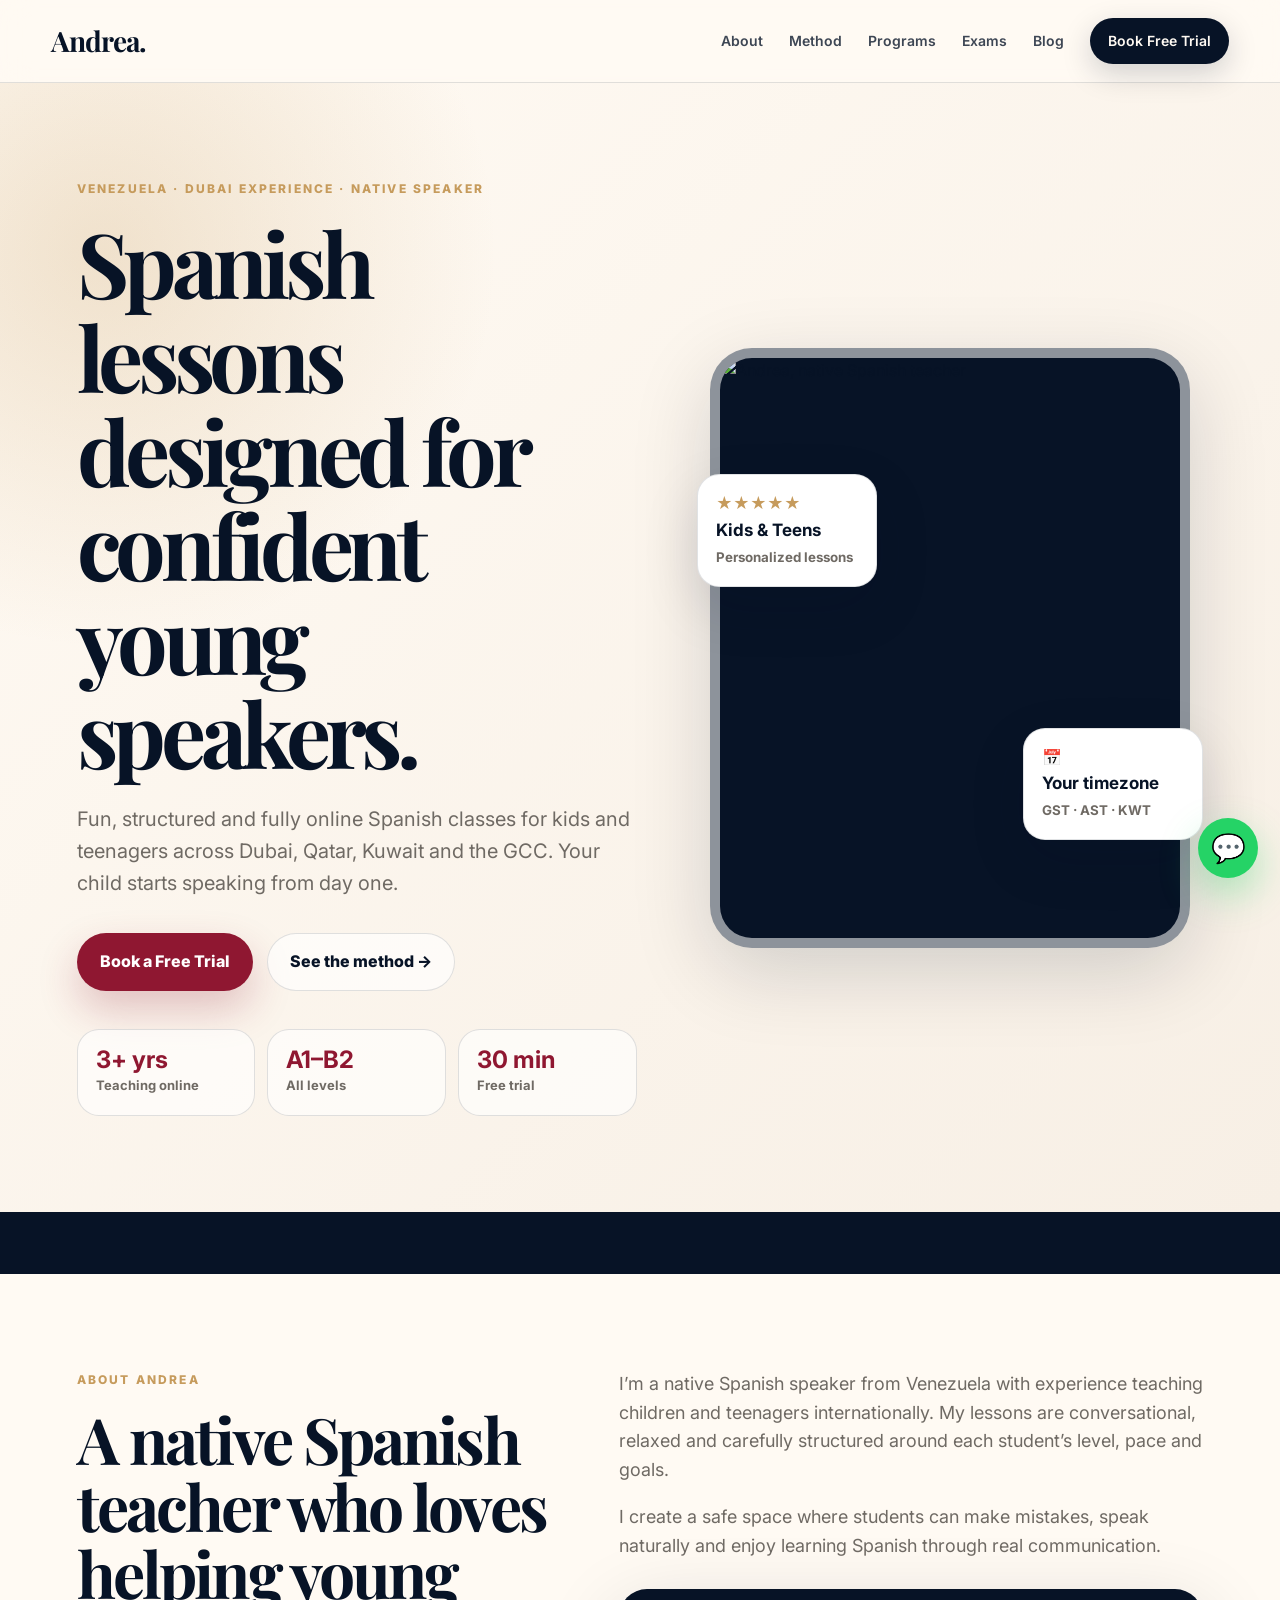
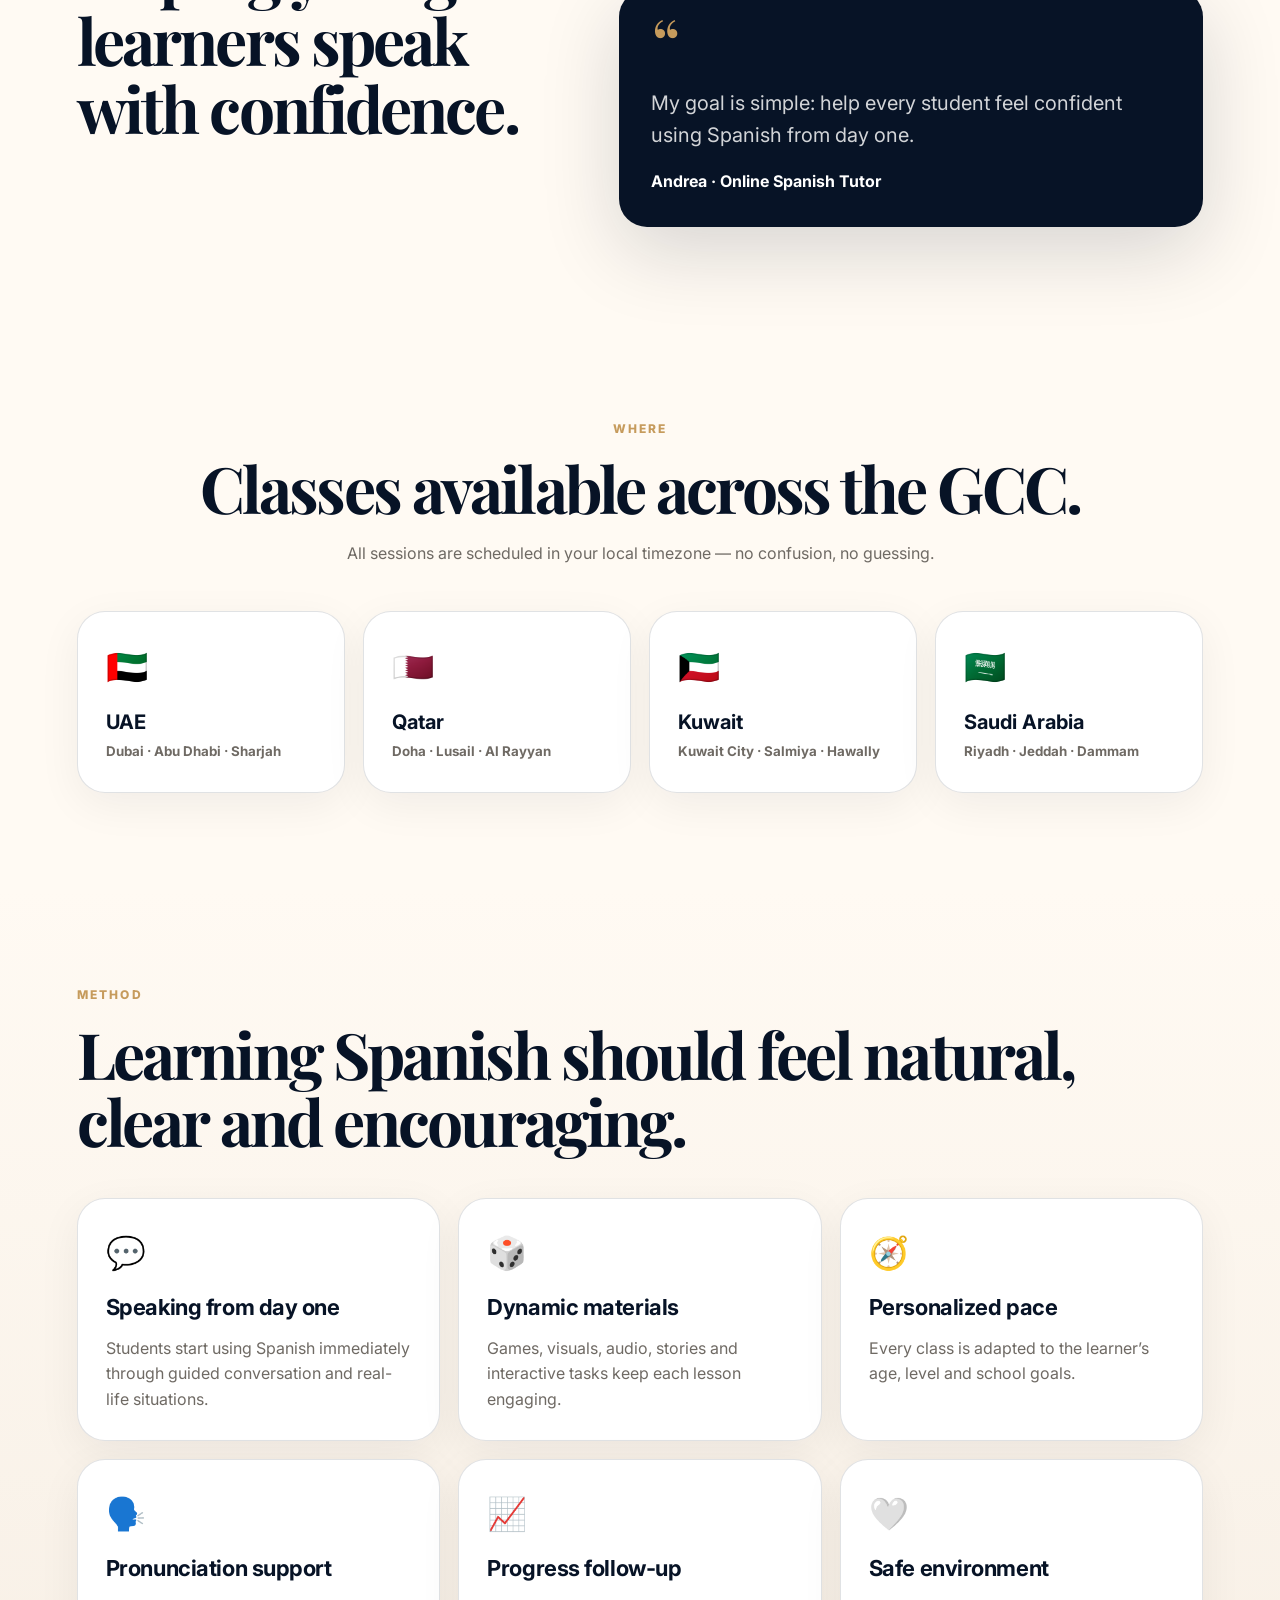
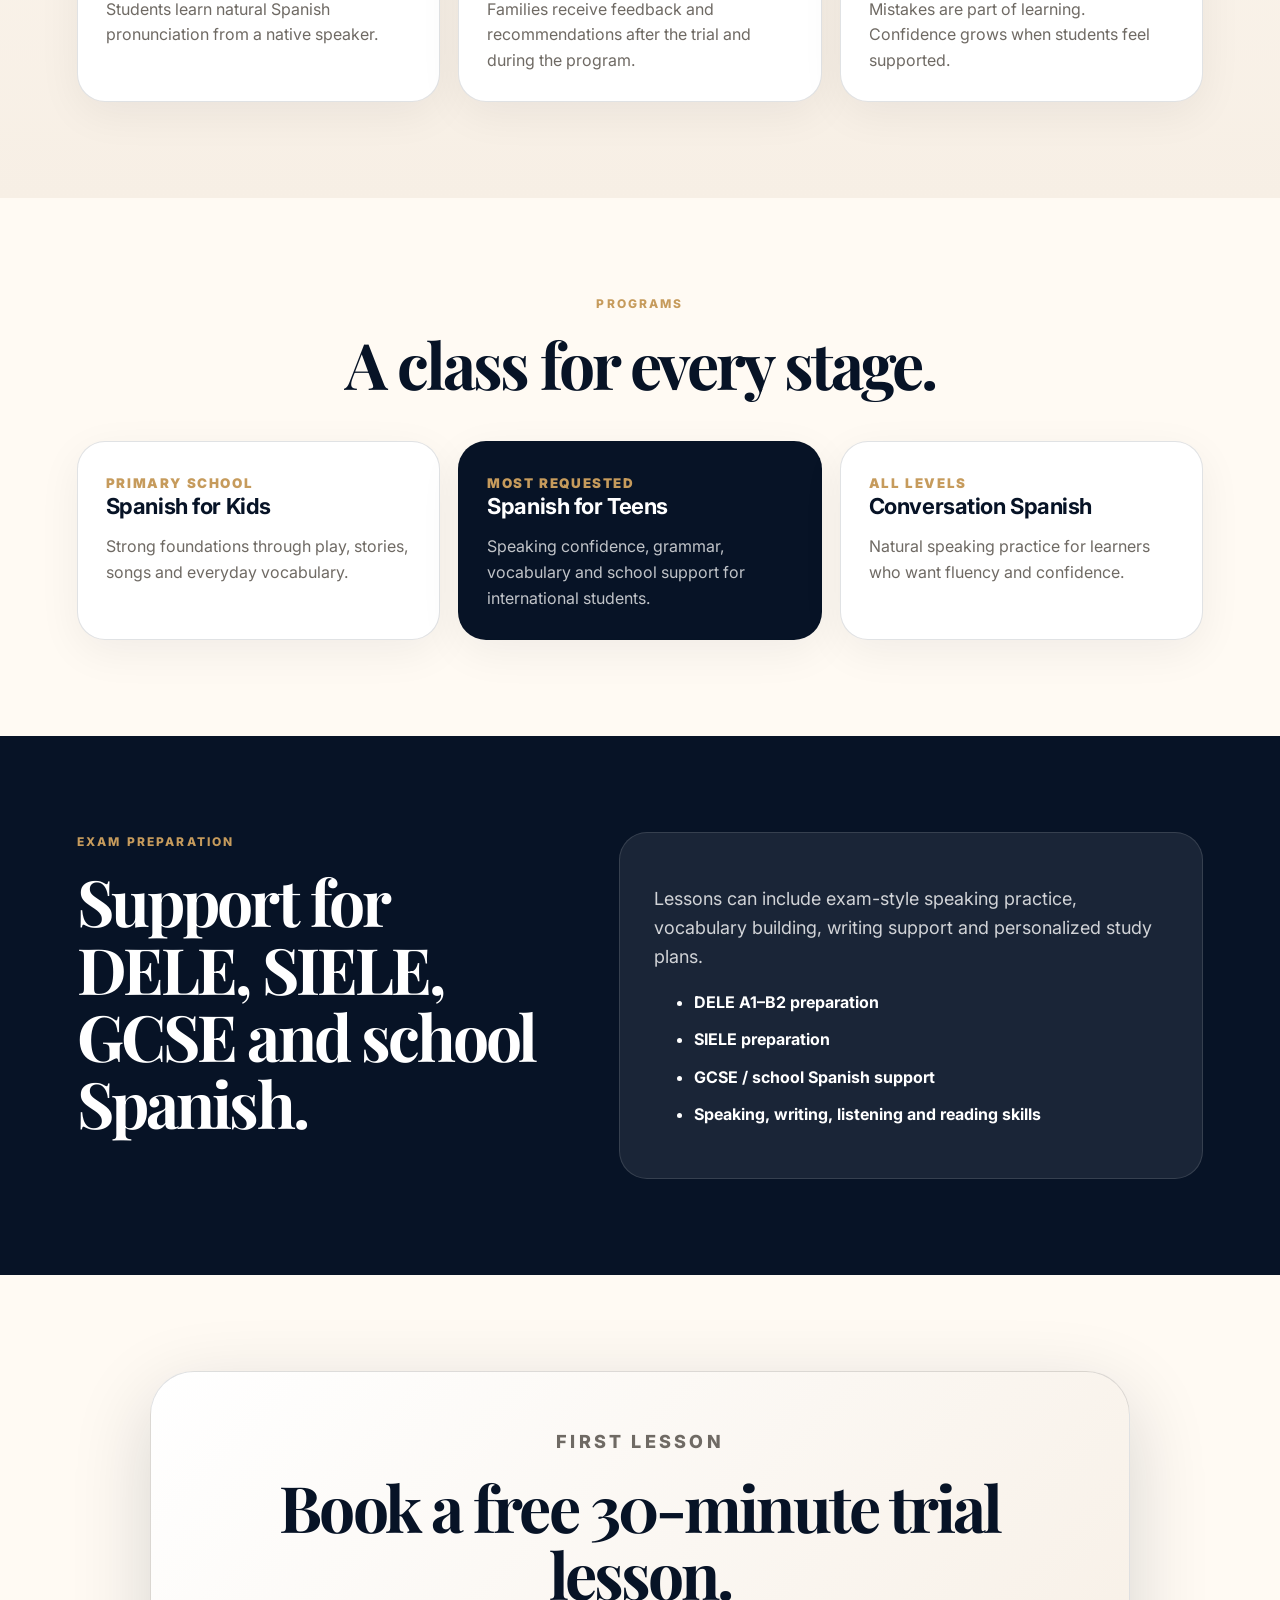
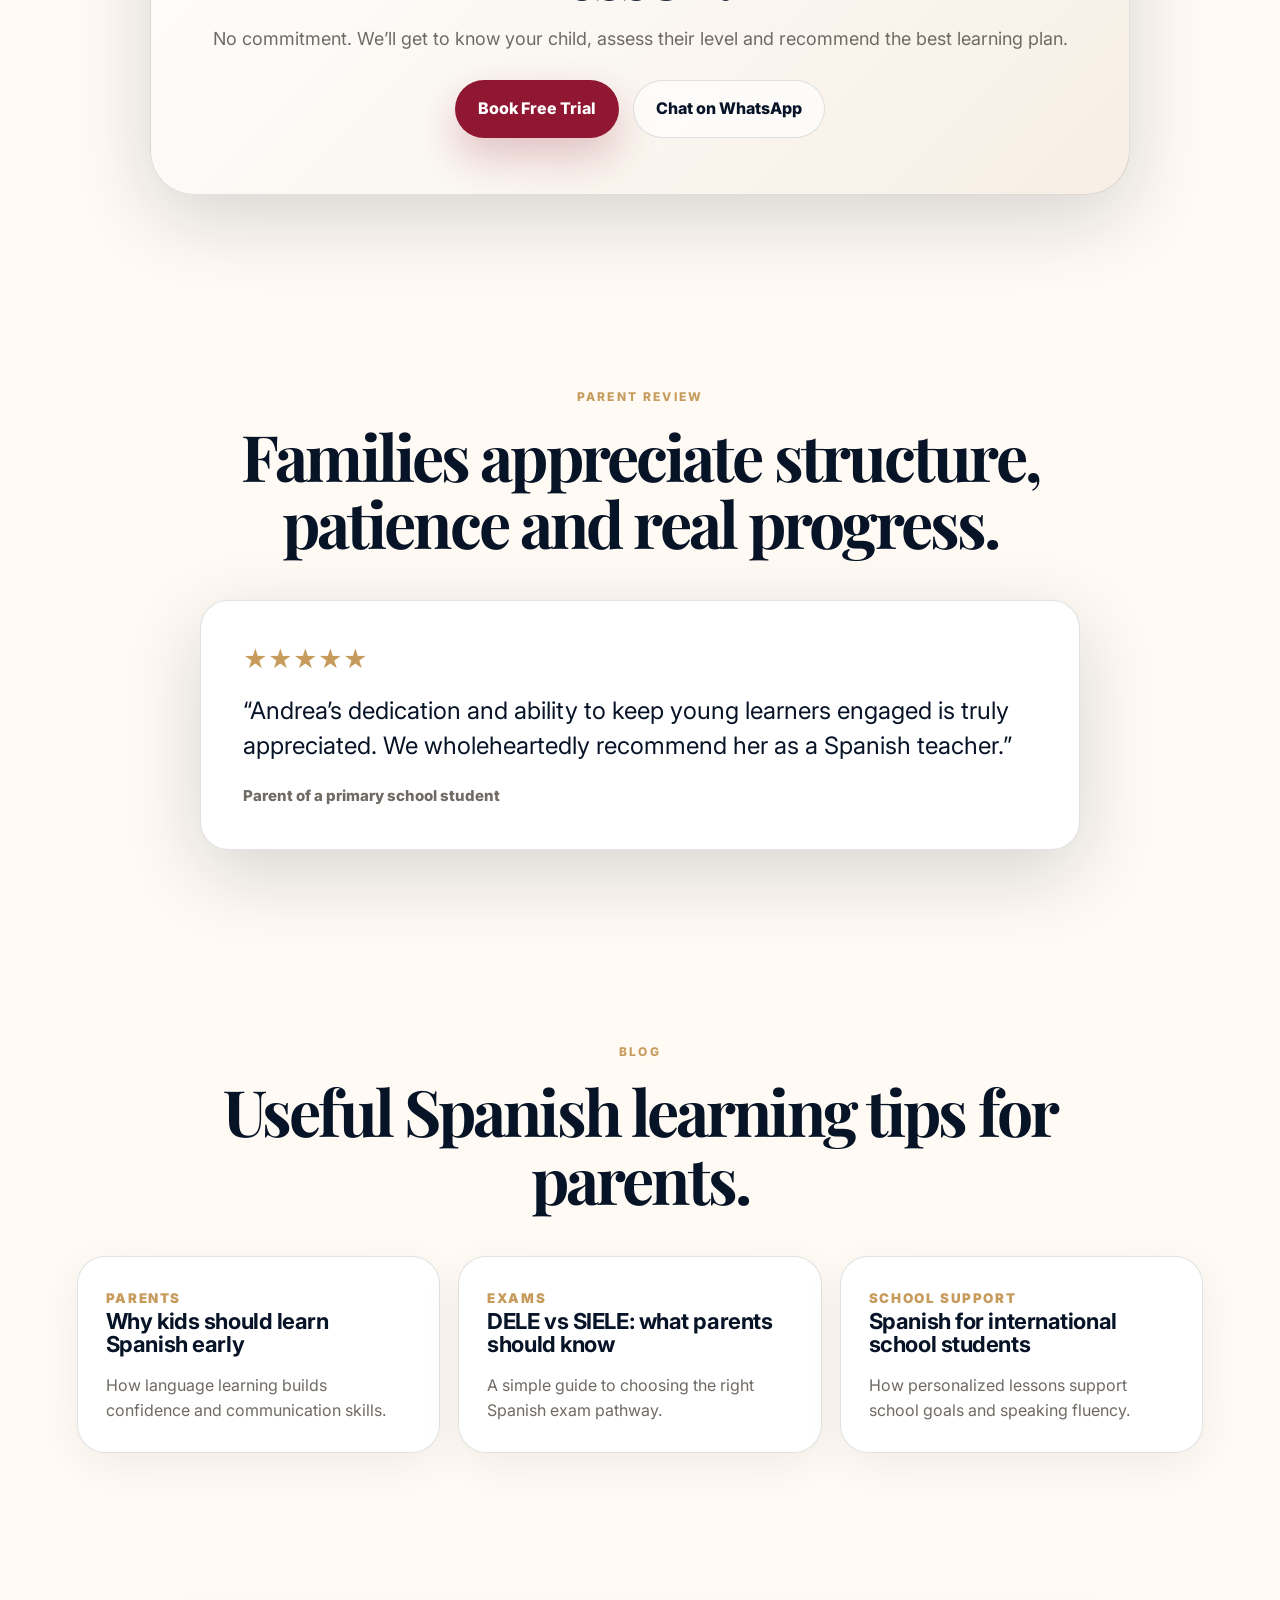
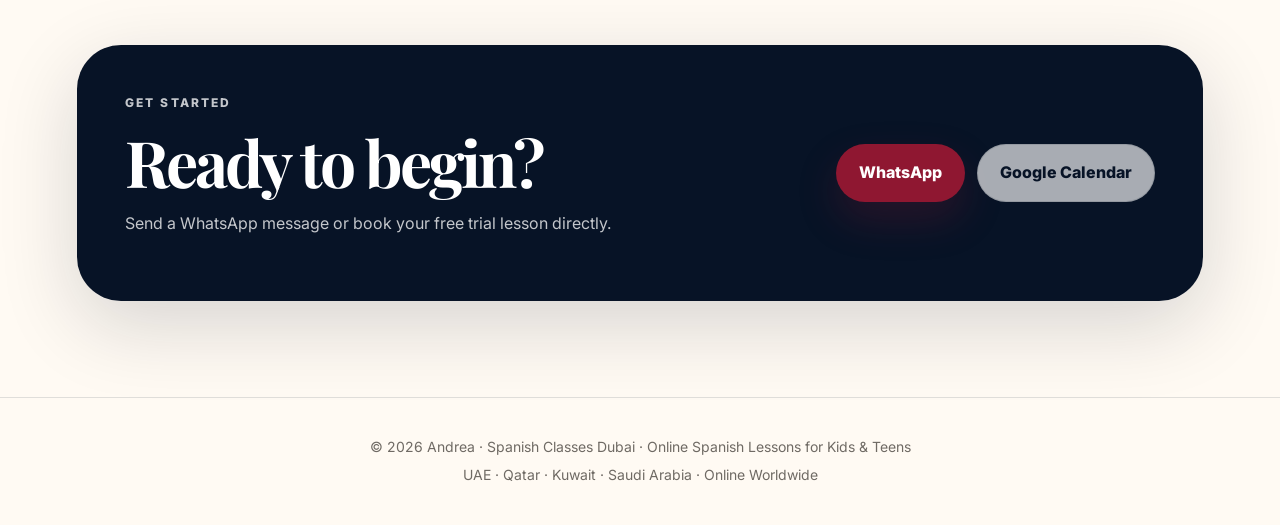
==== index.html @ 67110595 "Add files via upload" ====
<!DOCTYPE html>
<html lang="en">
<head>
  <meta charset="UTF-8" />
  <meta name="viewport" content="width=device-width, initial-scale=1.0" />
  <title>Spanish Classes Dubai | Online Spanish Lessons for Kids & Teens</title>
  <meta name="description" content="Personalized online Spanish lessons for kids and teens with Andrea, a native Spanish teacher. Free trial lesson, DELE and SIELE preparation, and flexible scheduling for families in the GCC." />
  <meta name="theme-color" content="#071326" />
  <link rel="preconnect" href="https://fonts.googleapis.com">
  <link rel="preconnect" href="https://fonts.gstatic.com" crossorigin>
  <link href="https://fonts.googleapis.com/css2?family=Inter:wght@400;500;600;700;800&family=Playfair+Display:wght@600;700&display=swap" rel="stylesheet">
  <link rel="stylesheet" href="styles.css" />
</head>
<body>
  <header class="site-header">
    <a class="logo" href="#top" aria-label="Spanish Classes Dubai home">
      <span>Andrea.</span>
    </a>
    <nav class="nav" aria-label="Main navigation">
      <a href="#about">About</a>
      <a href="#method">Method</a>
      <a href="#programs">Programs</a>
      <a href="#exams">Exams</a>
      <a href="#blog">Blog</a>
      <a class="nav-cta" href="https://wa.me/971581565619" target="_blank" rel="noopener">Book Free Trial</a>
    </nav>
    <button class="menu-btn" aria-label="Open menu">☰</button>
  </header>

  <main id="top">
    <section class="hero section-pad">
      <div class="hero-copy reveal">
        <p class="eyebrow">Venezuela · Dubai Experience · Native Speaker</p>
        <h1>Spanish lessons designed for confident young speakers.</h1>
        <p class="hero-text">Fun, structured and fully online Spanish classes for kids and teenagers across Dubai, Qatar, Kuwait and the GCC. Your child starts speaking from day one.</p>
        <div class="hero-actions">
          <a class="btn primary" href="https://calendar.app.google/3cwLbx3p3MCGocRLA" target="_blank" rel="noopener">Book a Free Trial</a>
          <a class="btn secondary" href="#method">See the method →</a>
        </div>
        <div class="stats" aria-label="Teaching highlights">
          <div><strong>3+ yrs</strong><span>Teaching online</span></div>
          <div><strong>A1–B2</strong><span>All levels</span></div>
          <div><strong>30 min</strong><span>Free trial</span></div>
        </div>
      </div>

      <div class="hero-card reveal delay-1">
        <div class="portrait-wrap">
          <img src="assets/andrea.png" alt="Andrea, native Spanish teacher" />
        </div>
        <div class="floating-card card-one">
          <span>★★★★★</span>
          <strong>Kids & Teens</strong>
          <small>Personalized lessons</small>
        </div>
        <div class="floating-card card-two">
          <span>📅</span>
          <strong>Your timezone</strong>
          <small>GST · AST · KWT</small>
        </div>
      </div>
    </section>

    <section class="ticker" aria-label="Features">
      <div>
        <span>Online Classes</span><span>Native Spanish Teacher</span><span>Kids & Teens Specialist</span><span>Free Trial Lesson</span><span>DELE & SIELE Prep</span><span>Google Meet · Zoom · Teams</span>
      </div>
    </section>

    <section id="about" class="about section-pad grid-two">
      <div class="section-title reveal">
        <p class="eyebrow">About Andrea</p>
        <h2>A native Spanish teacher who loves helping young learners speak with confidence.</h2>
      </div>
      <div class="about-text reveal delay-1">
        <p>I’m a native Spanish speaker from Venezuela with experience teaching children and teenagers internationally. My lessons are conversational, relaxed and carefully structured around each student’s level, pace and goals.</p>
        <p>I create a safe space where students can make mistakes, speak naturally and enjoy learning Spanish through real communication.</p>
        <div class="signature-card">
          <span>“</span>
          <p>My goal is simple: help every student feel confident using Spanish from day one.</p>
          <strong>Andrea · Online Spanish Tutor</strong>
        </div>
      </div>
    </section>

    <section class="regions section-pad">
      <div class="section-title centered reveal">
        <p class="eyebrow">Where</p>
        <h2>Classes available across the GCC.</h2>
        <p>All sessions are scheduled in your local timezone — no confusion, no guessing.</p>
      </div>
      <div class="region-grid reveal delay-1">
        <article><span>🇦🇪</span><strong>UAE</strong><small>Dubai · Abu Dhabi · Sharjah</small></article>
        <article><span>🇶🇦</span><strong>Qatar</strong><small>Doha · Lusail · Al Rayyan</small></article>
        <article><span>🇰🇼</span><strong>Kuwait</strong><small>Kuwait City · Salmiya · Hawally</small></article>
        <article><span>🇸🇦</span><strong>Saudi Arabia</strong><small>Riyadh · Jeddah · Dammam</small></article>
      </div>
    </section>

    <section id="method" class="method section-pad">
      <div class="section-title reveal">
        <p class="eyebrow">Method</p>
        <h2>Learning Spanish should feel natural, clear and encouraging.</h2>
      </div>
      <div class="method-grid">
        <article class="reveal"><span>💬</span><h3>Speaking from day one</h3><p>Students start using Spanish immediately through guided conversation and real-life situations.</p></article>
        <article class="reveal delay-1"><span>🎲</span><h3>Dynamic materials</h3><p>Games, visuals, audio, stories and interactive tasks keep each lesson engaging.</p></article>
        <article class="reveal delay-2"><span>🧭</span><h3>Personalized pace</h3><p>Every class is adapted to the learner’s age, level and school goals.</p></article>
        <article class="reveal"><span>🗣️</span><h3>Pronunciation support</h3><p>Students learn natural Spanish pronunciation from a native speaker.</p></article>
        <article class="reveal delay-1"><span>📈</span><h3>Progress follow-up</h3><p>Families receive feedback and recommendations after the trial and during the program.</p></article>
        <article class="reveal delay-2"><span>🤍</span><h3>Safe environment</h3><p>Mistakes are part of learning. Confidence grows when students feel supported.</p></article>
      </div>
    </section>

    <section id="programs" class="programs section-pad">
      <div class="section-title centered reveal">
        <p class="eyebrow">Programs</p>
        <h2>A class for every stage.</h2>
      </div>
      <div class="program-grid">
        <article class="program-card reveal"><small>Primary School</small><h3>Spanish for Kids</h3><p>Strong foundations through play, stories, songs and everyday vocabulary.</p></article>
        <article class="program-card reveal delay-1 featured"><small>Most requested</small><h3>Spanish for Teens</h3><p>Speaking confidence, grammar, vocabulary and school support for international students.</p></article>
        <article class="program-card reveal delay-2"><small>All levels</small><h3>Conversation Spanish</h3><p>Natural speaking practice for learners who want fluency and confidence.</p></article>
      </div>
    </section>

    <section id="exams" class="exams section-pad grid-two">
      <div class="section-title reveal">
        <p class="eyebrow">Exam preparation</p>
        <h2>Support for DELE, SIELE, GCSE and school Spanish.</h2>
      </div>
      <div class="exam-box reveal delay-1">
        <p>Lessons can include exam-style speaking practice, vocabulary building, writing support and personalized study plans.</p>
        <ul>
          <li>DELE A1–B2 preparation</li>
          <li>SIELE preparation</li>
          <li>GCSE / school Spanish support</li>
          <li>Speaking, writing, listening and reading skills</li>
        </ul>
      </div>
    </section>

    <section class="trial section-pad">
      <div class="trial-card reveal">
        <p class="eyebrow">First lesson</p>
        <h2>Book a free 30-minute trial lesson.</h2>
        <p>No commitment. We’ll get to know your child, assess their level and recommend the best learning plan.</p>
        <div class="hero-actions centered-actions">
          <a class="btn primary" href="https://calendar.app.google/3cwLbx3p3MCGocRLA" target="_blank" rel="noopener">Book Free Trial</a>
          <a class="btn secondary" href="https://wa.me/971581565619" target="_blank" rel="noopener">Chat on WhatsApp</a>
        </div>
      </div>
    </section>

    <section class="reviews section-pad">
      <div class="section-title centered reveal">
        <p class="eyebrow">Parent review</p>
        <h2>Families appreciate structure, patience and real progress.</h2>
      </div>
      <blockquote class="review-card reveal delay-1">
        <span>★★★★★</span>
        “Andrea’s dedication and ability to keep young learners engaged is truly appreciated. We wholeheartedly recommend her as a Spanish teacher.”
        <cite>Parent of a primary school student</cite>
      </blockquote>
    </section>

    <section id="blog" class="blog section-pad">
      <div class="section-title centered reveal">
        <p class="eyebrow">Blog</p>
        <h2>Useful Spanish learning tips for parents.</h2>
      </div>
      <div class="blog-grid">
        <a class="blog-card reveal" href="blog/why-kids-learn-spanish.html"><small>Parents</small><h3>Why kids should learn Spanish early</h3><p>How language learning builds confidence and communication skills.</p></a>
        <a class="blog-card reveal delay-1" href="blog/dele-vs-siele.html"><small>Exams</small><h3>DELE vs SIELE: what parents should know</h3><p>A simple guide to choosing the right Spanish exam pathway.</p></a>
        <a class="blog-card reveal delay-2" href="blog/spanish-for-international-students.html"><small>School support</small><h3>Spanish for international school students</h3><p>How personalized lessons support school goals and speaking fluency.</p></a>
      </div>
    </section>

    <section id="contact" class="contact section-pad">
      <div class="contact-card reveal">
        <div>
          <p class="eyebrow">Get started</p>
          <h2>Ready to begin?</h2>
          <p>Send a WhatsApp message or book your free trial lesson directly.</p>
        </div>
        <div class="contact-actions">
          <a class="btn primary" href="https://wa.me/971581565619" target="_blank" rel="noopener">WhatsApp</a>
          <a class="btn secondary" href="https://calendar.app.google/3cwLbx3p3MCGocRLA" target="_blank" rel="noopener">Google Calendar</a>
        </div>
      </div>
    </section>
  </main>

  <a class="whatsapp-float" href="https://wa.me/971581565619" target="_blank" rel="noopener" aria-label="Chat on WhatsApp">💬</a>

  <footer class="footer">
    <p>© 2026 Andrea · Spanish Classes Dubai · Online Spanish Lessons for Kids & Teens</p>
    <p>UAE · Qatar · Kuwait · Saudi Arabia · Online Worldwide</p>
  </footer>

  <script src="script.js"></script>
</body>
</html>
---- styles.css ----
:root{
  --navy:#071326;
  --navy-soft:#0d1c34;
  --cream:#f7efe5;
  --cream-2:#fffaf3;
  --wine:#8f1731;
  --gold:#c69b5c;
  --muted:#6f6a64;
  --line:rgba(7,19,38,.12);
  --white:#ffffff;
  --shadow:0 24px 80px rgba(7,19,38,.16);
  --radius:28px;
}
*{box-sizing:border-box}
html{scroll-behavior:smooth}
body{margin:0;font-family:Inter,system-ui,-apple-system,Segoe UI,sans-serif;background:var(--cream-2);color:var(--navy);line-height:1.6;overflow-x:hidden}
a{color:inherit;text-decoration:none}
img{max-width:100%;display:block}
.site-header{position:sticky;top:0;z-index:20;display:flex;align-items:center;justify-content:space-between;padding:18px clamp(18px,4vw,56px);background:rgba(255,250,243,.86);backdrop-filter:blur(16px);border-bottom:1px solid var(--line)}
.logo span{font-family:'Playfair Display',serif;font-size:28px;font-weight:700;letter-spacing:-.04em}
.nav{display:flex;align-items:center;gap:26px;font-weight:600;font-size:14px;color:rgba(7,19,38,.78)}
.nav a:hover{color:var(--wine)}
.nav-cta{background:var(--navy);color:var(--cream-2)!important;padding:12px 18px;border-radius:999px;box-shadow:0 10px 30px rgba(7,19,38,.18)}
.menu-btn{display:none;border:0;background:transparent;font-size:28px;color:var(--navy)}
.section-pad{padding:96px clamp(18px,6vw,88px)}
.hero{min-height:86vh;display:grid;grid-template-columns:1.05fr .95fr;gap:60px;align-items:center;background:radial-gradient(circle at 8% 15%,rgba(198,155,92,.25),transparent 26%),linear-gradient(135deg,var(--cream-2),var(--cream));position:relative}
.eyebrow{text-transform:uppercase;letter-spacing:.18em;font-weight:800;font-size:12px;color:var(--gold);margin:0 0 16px}
h1,h2,h3{line-height:1.05;margin:0;color:var(--navy)}
h1{font-family:'Playfair Display',serif;font-size:clamp(48px,7vw,92px);letter-spacing:-.06em;max-width:820px}
h2{font-family:'Playfair Display',serif;font-size:clamp(36px,5vw,64px);letter-spacing:-.045em}
h3{font-size:22px;letter-spacing:-.02em}
.hero-text{font-size:20px;max-width:680px;color:var(--muted);margin:24px 0 34px}
.hero-actions{display:flex;gap:14px;flex-wrap:wrap;align-items:center}
.btn{display:inline-flex;align-items:center;justify-content:center;padding:15px 22px;border-radius:999px;font-weight:800;border:1px solid transparent;transition:transform .2s ease,box-shadow .2s ease,background .2s ease}
.btn:hover{transform:translateY(-2px)}
.btn.primary{background:var(--wine);color:#fff;box-shadow:0 18px 40px rgba(143,23,49,.24)}
.btn.secondary{background:rgba(255,255,255,.65);border-color:var(--line);color:var(--navy)}
.stats{display:grid;grid-template-columns:repeat(3,minmax(0,1fr));gap:12px;margin-top:38px;max-width:650px}
.stats div{background:rgba(255,255,255,.62);border:1px solid var(--line);border-radius:22px;padding:18px}
.stats strong{display:block;font-size:24px;line-height:1;color:var(--wine)}
.stats span{font-size:13px;color:var(--muted);font-weight:700}
.hero-card{position:relative;min-height:620px;display:grid;place-items:center}
.portrait-wrap{width:min(480px,84vw);aspect-ratio:4/5;border-radius:42px;overflow:hidden;box-shadow:var(--shadow);background:var(--navy);border:10px solid rgba(255,255,255,.54)}
.portrait-wrap img{width:100%;height:100%;object-fit:cover;object-position:center top}
.floating-card{position:absolute;background:#fff;border:1px solid var(--line);border-radius:22px;padding:16px 18px;box-shadow:0 20px 55px rgba(7,19,38,.13);min-width:180px}
.floating-card span{display:block;color:var(--gold);font-weight:900}
.floating-card strong{display:block;font-size:17px}
.floating-card small{color:var(--muted);font-weight:700}
.card-one{left:0;top:22%}.card-two{right:0;bottom:19%}
.ticker{overflow:hidden;background:var(--navy);color:var(--cream);padding:18px 0;white-space:nowrap}
.ticker div{display:inline-flex;gap:34px;animation:marquee 26s linear infinite;padding-left:100%}
.ticker span{font-weight:800;color:var(--cream)}
@keyframes marquee{to{transform:translateX(-100%)}}
.grid-two{display:grid;grid-template-columns:.9fr 1.1fr;gap:64px;align-items:start}
.section-title p:last-child{max-width:700px;margin:20px auto 0;color:var(--muted)}
.centered{text-align:center;max-width:900px;margin:0 auto 44px}
.about-text p{font-size:18px;color:var(--muted);margin-top:0}
.signature-card{margin-top:28px;background:var(--navy);color:#fff;border-radius:var(--radius);padding:32px;box-shadow:var(--shadow)}
.signature-card span{font-family:'Playfair Display',serif;font-size:72px;line-height:.6;color:var(--gold)}
.signature-card p{color:rgba(255,255,255,.82);font-size:20px;margin:8px 0 18px}
.region-grid,.method-grid,.program-grid,.blog-grid{display:grid;gap:18px}
.region-grid{grid-template-columns:repeat(4,1fr)}
.region-grid article,.method-grid article,.program-card,.blog-card{background:#fff;border:1px solid var(--line);border-radius:var(--radius);padding:28px;box-shadow:0 12px 44px rgba(7,19,38,.06)}
.region-grid span{font-size:34px}.region-grid strong{display:block;font-size:20px;margin-top:12px}.region-grid small{color:var(--muted);font-weight:700}
.method{background:linear-gradient(180deg,var(--cream-2),var(--cream))}
.method-grid{grid-template-columns:repeat(3,1fr);margin-top:44px}
.method-grid span{font-size:32px;display:inline-block;margin-bottom:18px}.method-grid p,.program-card p,.blog-card p{color:var(--muted);margin-bottom:0}
.program-grid{grid-template-columns:repeat(3,1fr)}
.program-card small,.blog-card small{color:var(--gold);font-weight:900;text-transform:uppercase;letter-spacing:.12em}
.program-card.featured{background:var(--navy);color:#fff;transform:translateY(-14px)}
.program-card.featured h3{color:#fff}.program-card.featured p{color:rgba(255,255,255,.75)}
.exams{background:var(--navy);color:#fff}.exams h2{color:#fff}.exams .eyebrow{color:var(--gold)}
.exam-box{background:rgba(255,255,255,.08);border:1px solid rgba(255,255,255,.12);border-radius:var(--radius);padding:34px}.exam-box p{color:rgba(255,255,255,.8);font-size:18px}.exam-box li{margin:12px 0;font-weight:700;color:#fff}
.trial-card{max-width:980px;margin:0 auto;text-align:center;background:linear-gradient(135deg,#fff,var(--cream));border:1px solid var(--line);border-radius:44px;padding:56px;box-shadow:var(--shadow)}
.trial-card p{color:var(--muted);font-size:18px}.centered-actions{justify-content:center;margin-top:26px}
.review-card{max-width:880px;margin:0 auto;background:#fff;border:1px solid var(--line);border-radius:var(--radius);padding:42px;font-size:24px;line-height:1.45;box-shadow:var(--shadow);color:var(--navy)}
.review-card span{display:block;color:var(--gold);margin-bottom:16px}.review-card cite{display:block;margin-top:22px;font-size:15px;font-style:normal;color:var(--muted);font-weight:800}
.blog-grid{grid-template-columns:repeat(3,1fr)}.blog-card{transition:transform .2s ease,box-shadow .2s ease}.blog-card:hover{transform:translateY(-6px);box-shadow:var(--shadow)}
.contact-card{display:flex;align-items:center;justify-content:space-between;gap:28px;background:var(--navy);color:#fff;border-radius:44px;padding:48px;box-shadow:var(--shadow)}.contact-card h2{color:#fff}.contact-card p{color:rgba(255,255,255,.76)}.contact-actions{display:flex;gap:12px;flex-wrap:wrap}
.whatsapp-float{position:fixed;right:22px;bottom:22px;width:60px;height:60px;border-radius:50%;display:grid;place-items:center;background:#25D366;color:#fff;font-size:28px;box-shadow:0 16px 38px rgba(37,211,102,.35);z-index:30}
.footer{padding:32px clamp(18px,6vw,88px);text-align:center;color:var(--muted);font-size:14px;border-top:1px solid var(--line)}.footer p{margin:6px 0}
.reveal{opacity:0;transform:translateY(24px);transition:opacity .8s ease,transform .8s ease}.reveal.visible{opacity:1;transform:translateY(0)}.delay-1{transition-delay:.1s}.delay-2{transition-delay:.18s}
@media(max-width:900px){.nav{display:none;position:absolute;top:70px;left:18px;right:18px;flex-direction:column;background:#fff;border:1px solid var(--line);border-radius:24px;padding:20px;box-shadow:var(--shadow)}.nav.open{display:flex}.menu-btn{display:block}.hero,.grid-two{grid-template-columns:1fr}.hero-card{min-height:auto}.card-one,.card-two{position:static;margin:12px auto 0}.stats,.region-grid,.method-grid,.program-grid,.blog-grid{grid-template-columns:1fr}.program-card.featured{transform:none}.contact-card{display:block}.contact-actions{margin-top:22px}.section-pad{padding:70px 20px}h1{font-size:48px}.trial-card{padding:34px 22px}.review-card{font-size:19px}.portrait-wrap{border-radius:30px}}
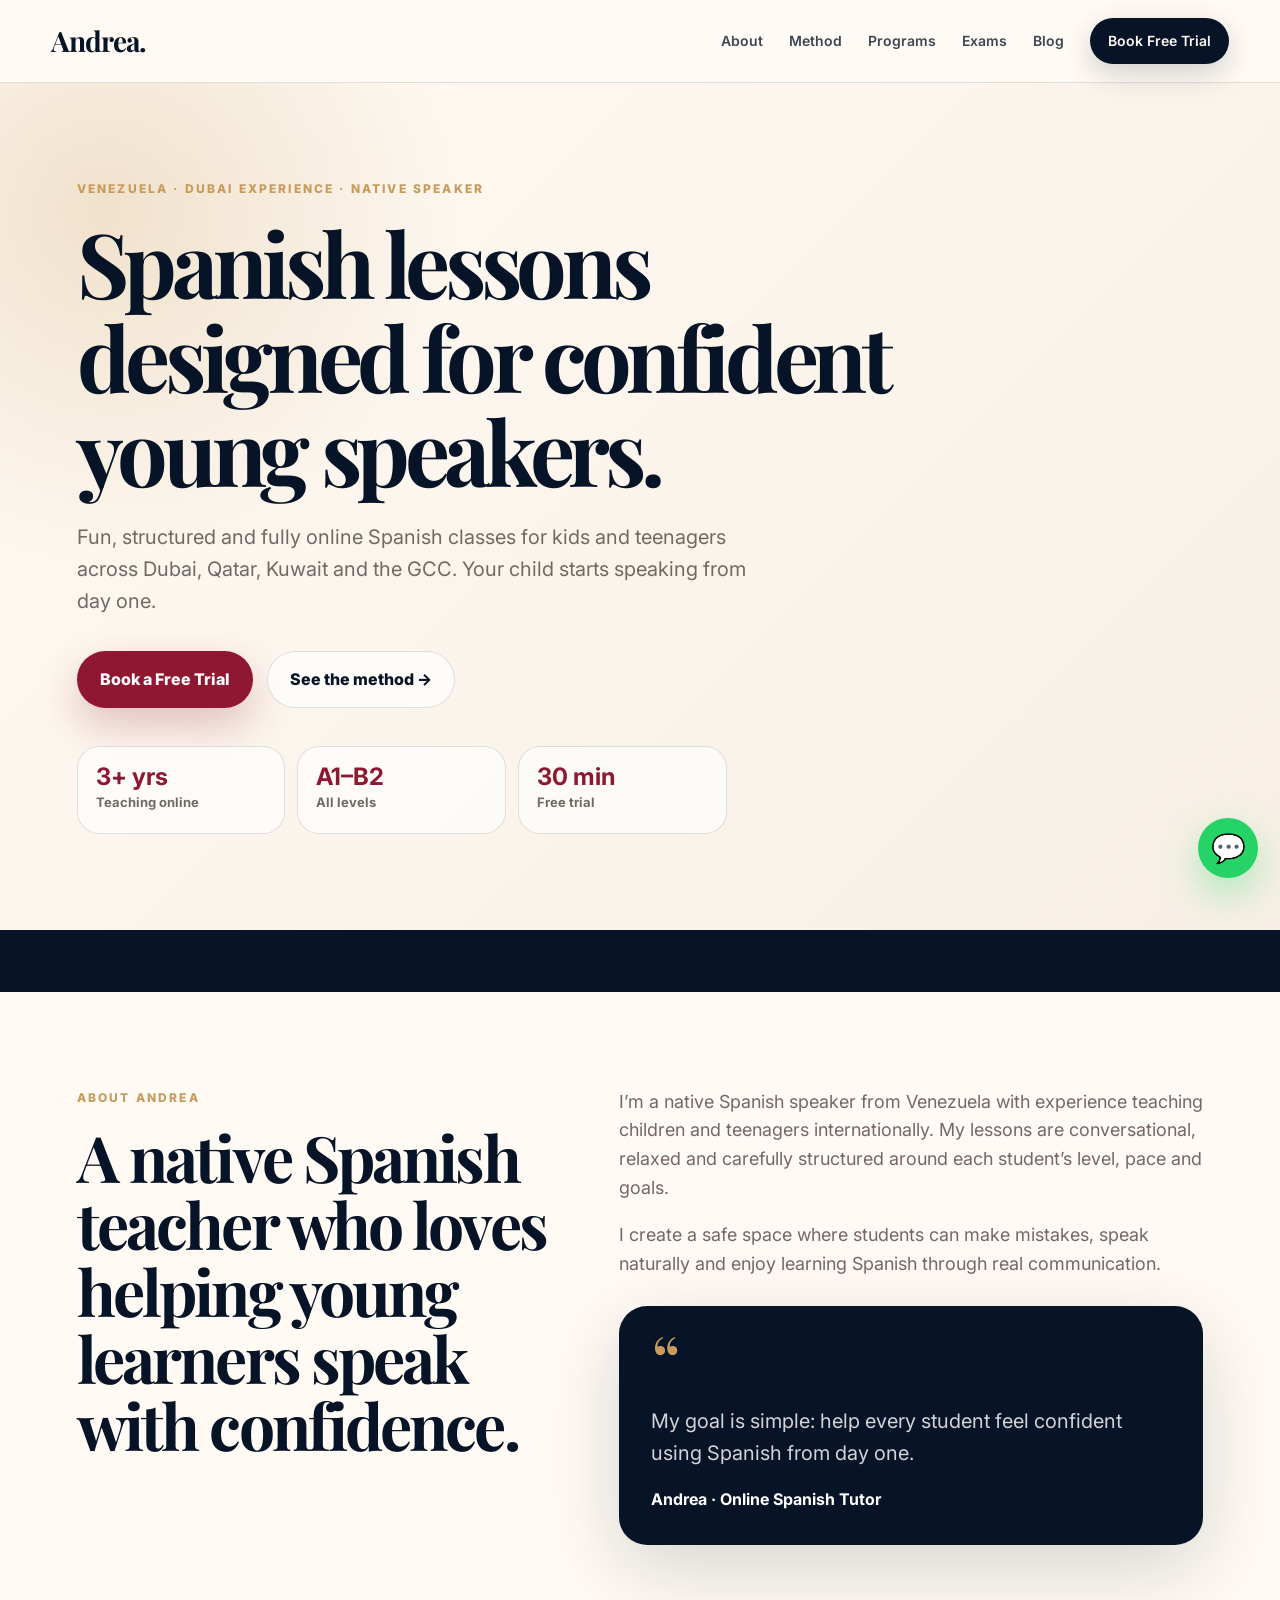
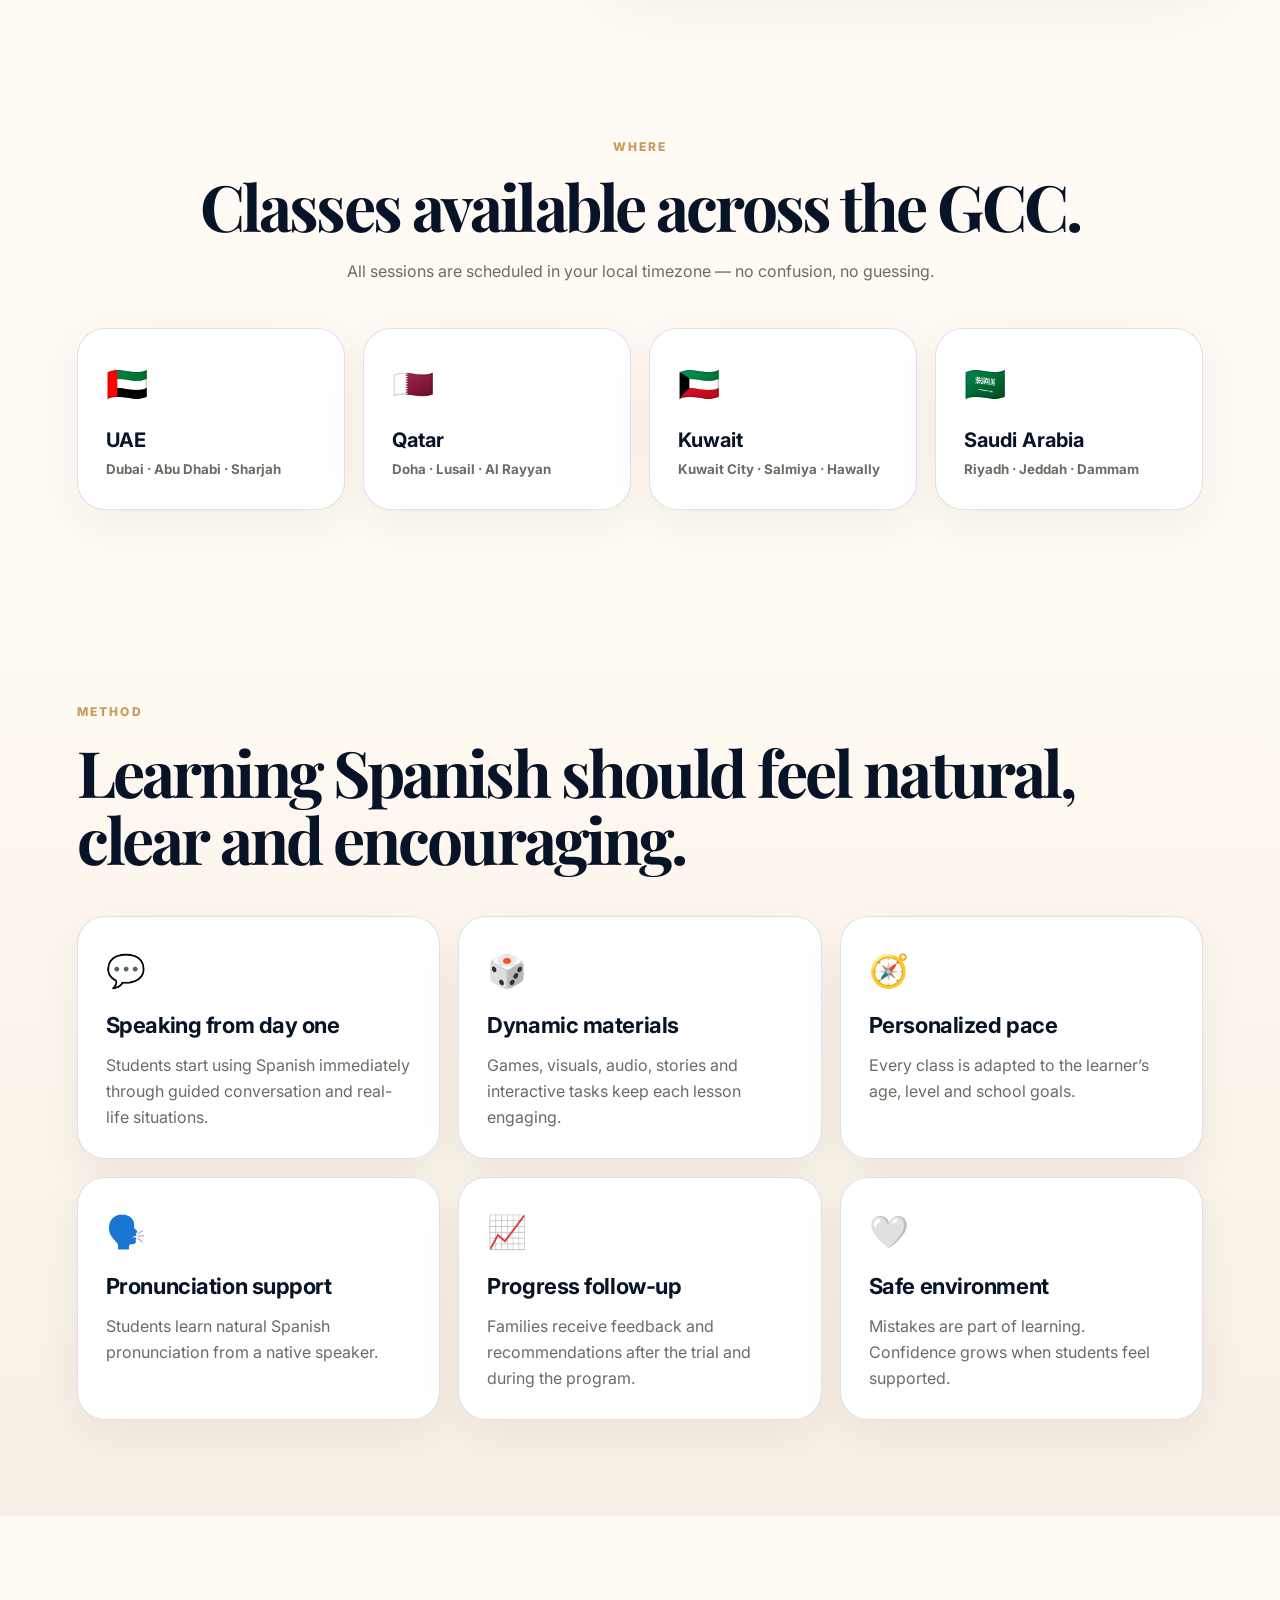
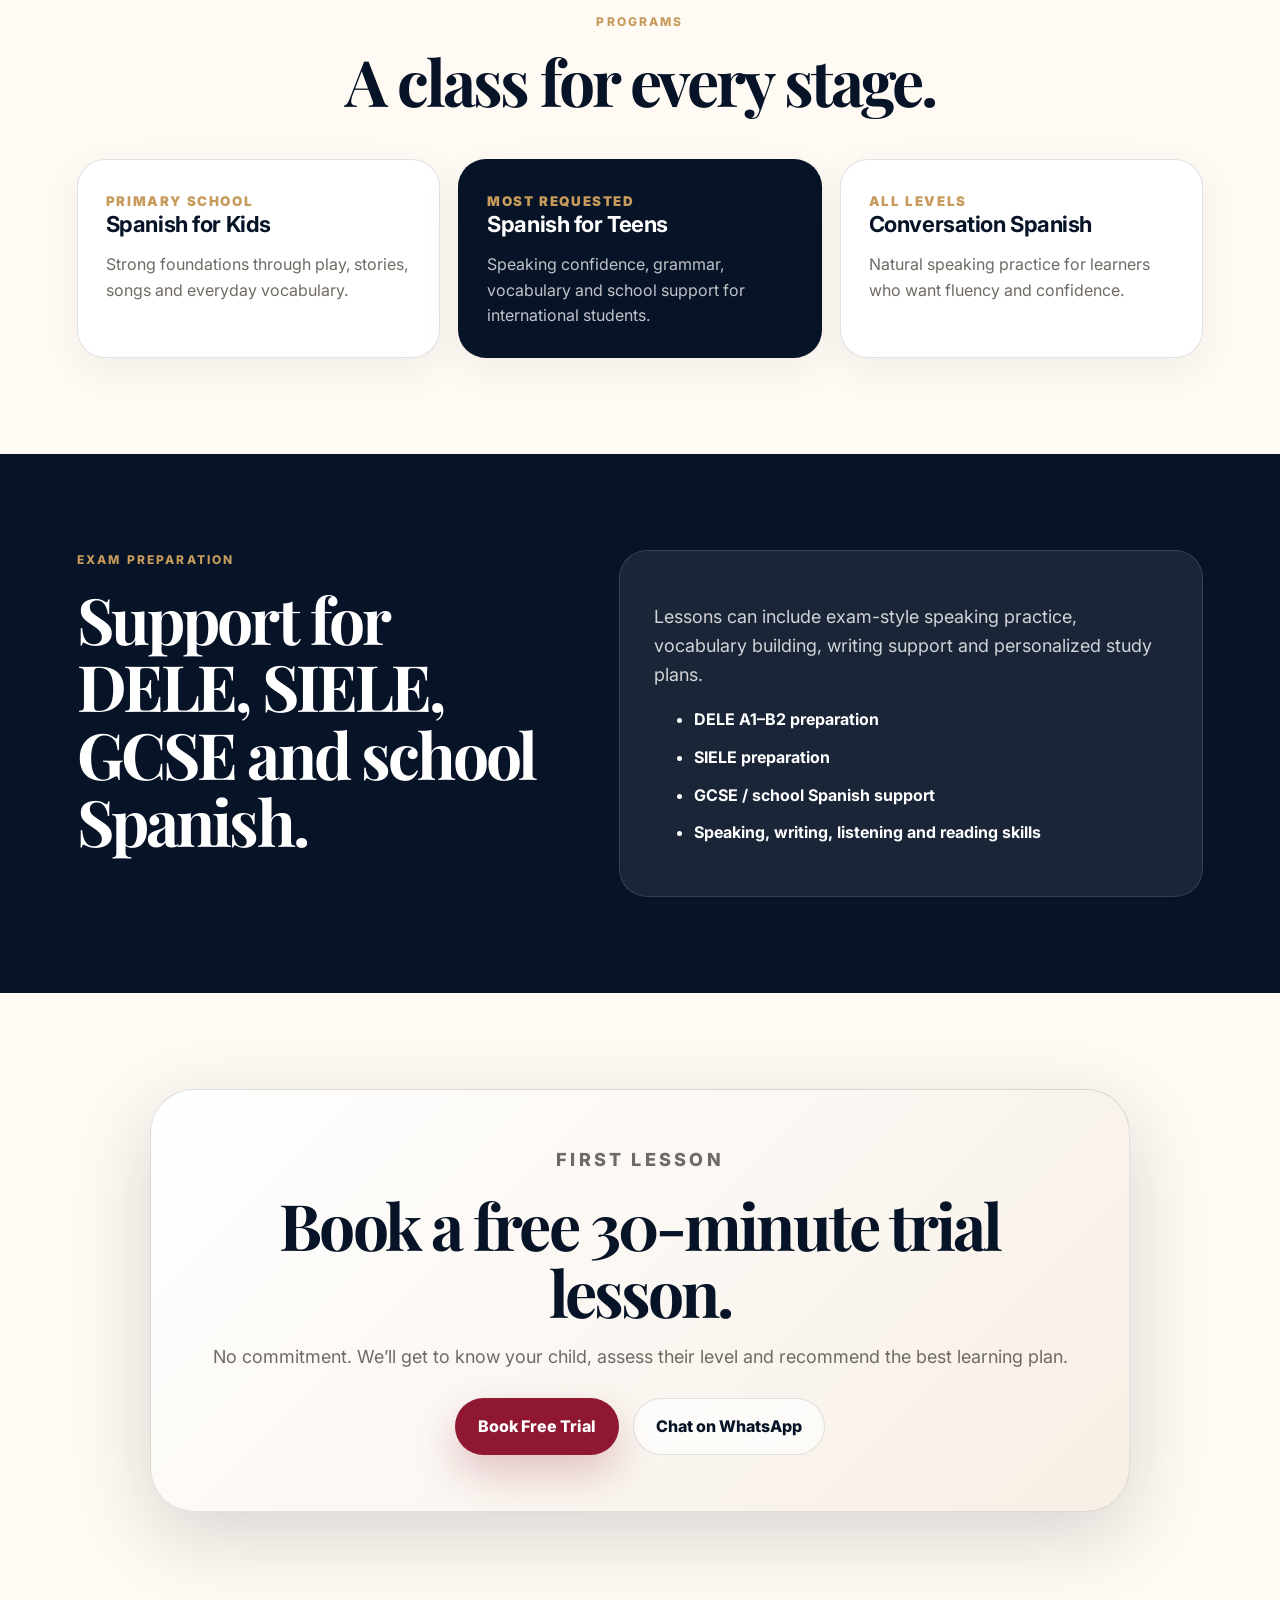
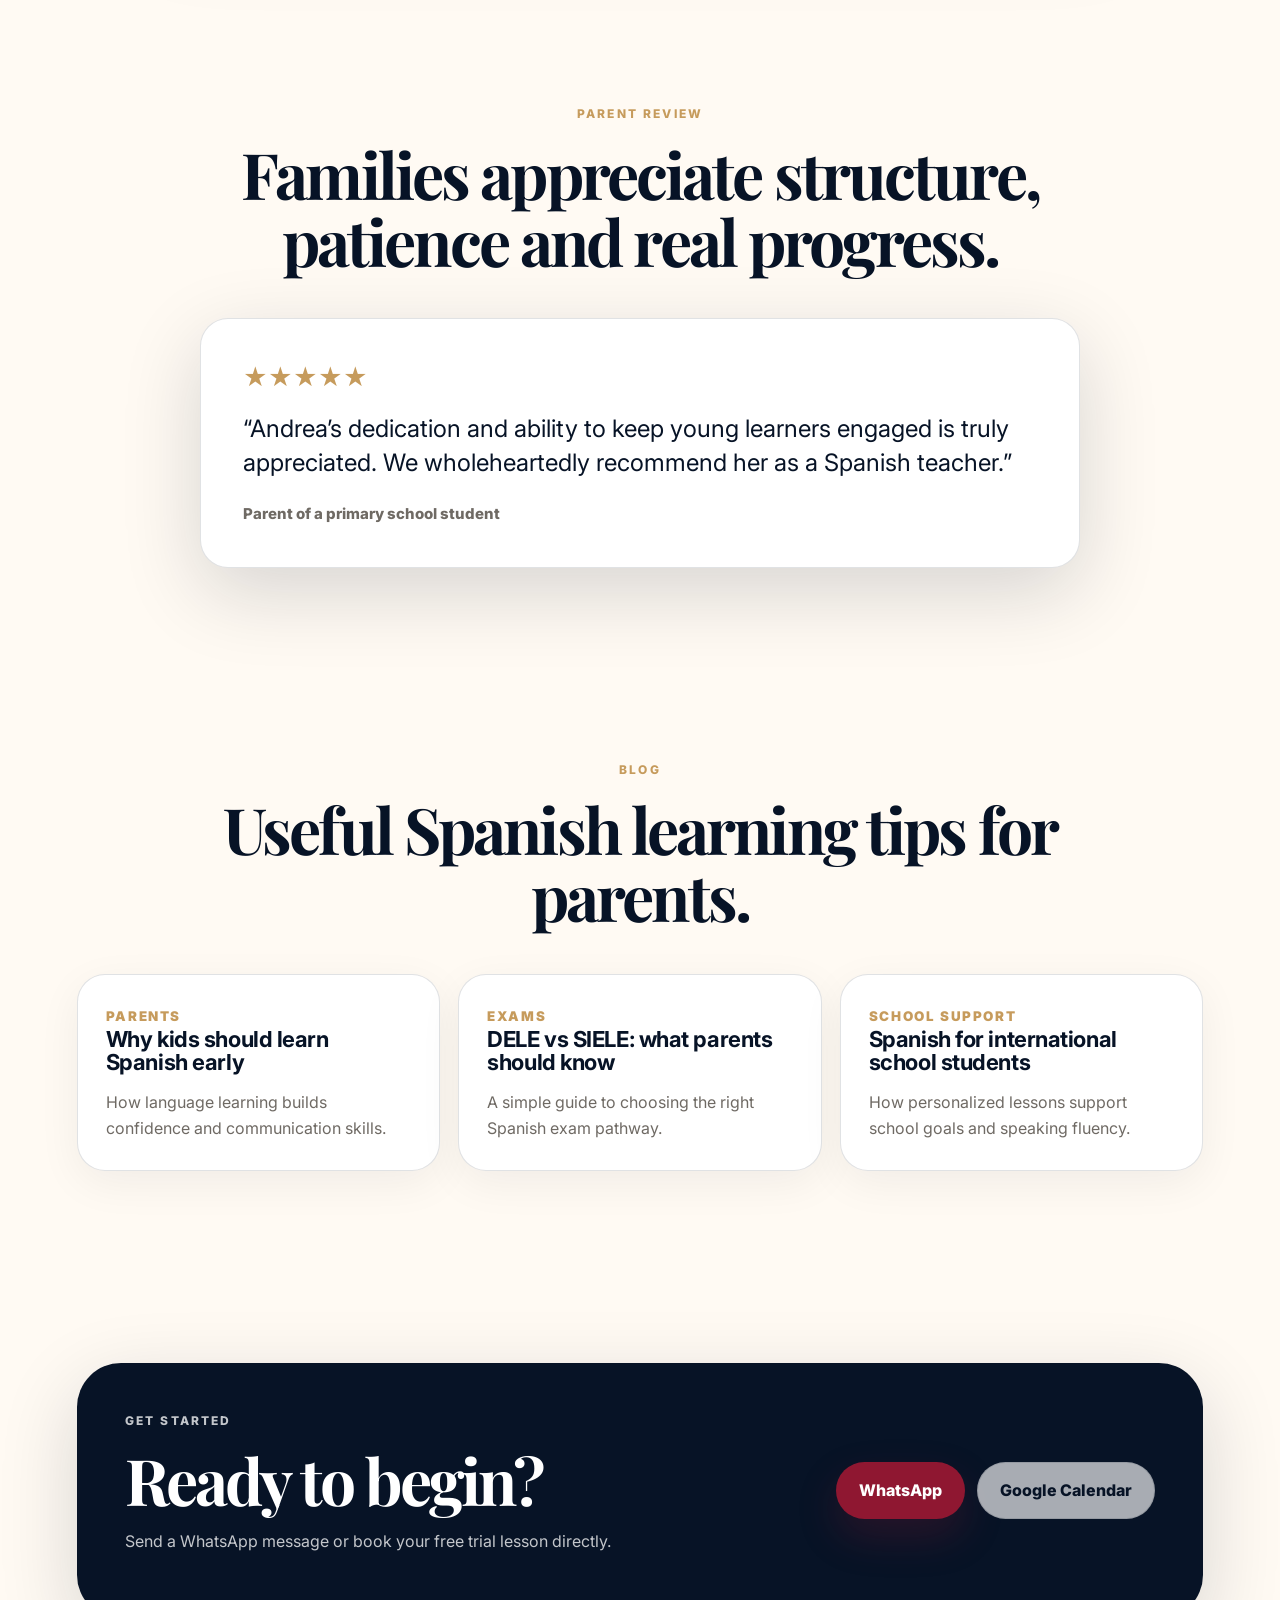
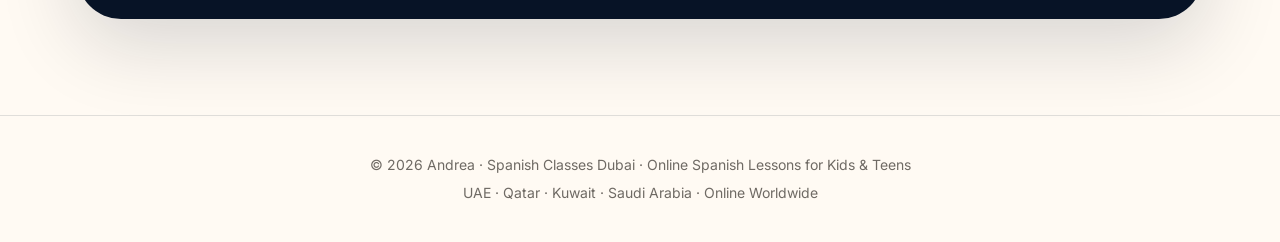
==== commit eeb57201: "Add files via upload" ====
--- a/index.html
+++ b/index.html
@@ -41,22 +41,6 @@
           <div><strong>3+ yrs</strong><span>Teaching online</span></div>
           <div><strong>A1–B2</strong><span>All levels</span></div>
           <div><strong>30 min</strong><span>Free trial</span></div>
-        </div>
-      </div>
-
-      <div class="hero-card reveal delay-1">
-        <div class="portrait-wrap">
-          <img src="assets/andrea.png" alt="Andrea, native Spanish teacher" />
-        </div>
-        <div class="floating-card card-one">
-          <span>★★★★★</span>
-          <strong>Kids & Teens</strong>
-          <small>Personalized lessons</small>
-        </div>
-        <div class="floating-card card-two">
-          <span>📅</span>
-          <strong>Your timezone</strong>
-          <small>GST · AST · KWT</small>
         </div>
       </div>
     </section>
--- a/styles.css
+++ b/styles.css
@@ -23,12 +23,13 @@
 .nav-cta{background:var(--navy);color:var(--cream-2)!important;padding:12px 18px;border-radius:999px;box-shadow:0 10px 30px rgba(7,19,38,.18)}
 .menu-btn{display:none;border:0;background:transparent;font-size:28px;color:var(--navy)}
 .section-pad{padding:96px clamp(18px,6vw,88px)}
-.hero{min-height:86vh;display:grid;grid-template-columns:1.05fr .95fr;gap:60px;align-items:center;background:radial-gradient(circle at 8% 15%,rgba(198,155,92,.25),transparent 26%),linear-gradient(135deg,var(--cream-2),var(--cream));position:relative}
+.hero{min-height:86vh;display:grid;grid-template-columns:1fr;gap:0;align-items:center;background:radial-gradient(circle at 8% 15%,rgba(198,155,92,.25),transparent 26%),linear-gradient(135deg,var(--cream-2),var(--cream));position:relative}
 .eyebrow{text-transform:uppercase;letter-spacing:.18em;font-weight:800;font-size:12px;color:var(--gold);margin:0 0 16px}
 h1,h2,h3{line-height:1.05;margin:0;color:var(--navy)}
 h1{font-family:'Playfair Display',serif;font-size:clamp(48px,7vw,92px);letter-spacing:-.06em;max-width:820px}
 h2{font-family:'Playfair Display',serif;font-size:clamp(36px,5vw,64px);letter-spacing:-.045em}
 h3{font-size:22px;letter-spacing:-.02em}
+.hero-copy{max-width:900px}
 .hero-text{font-size:20px;max-width:680px;color:var(--muted);margin:24px 0 34px}
 .hero-actions{display:flex;gap:14px;flex-wrap:wrap;align-items:center}
 .btn{display:inline-flex;align-items:center;justify-content:center;padding:15px 22px;border-radius:999px;font-weight:800;border:1px solid transparent;transition:transform .2s ease,box-shadow .2s ease,background .2s ease}
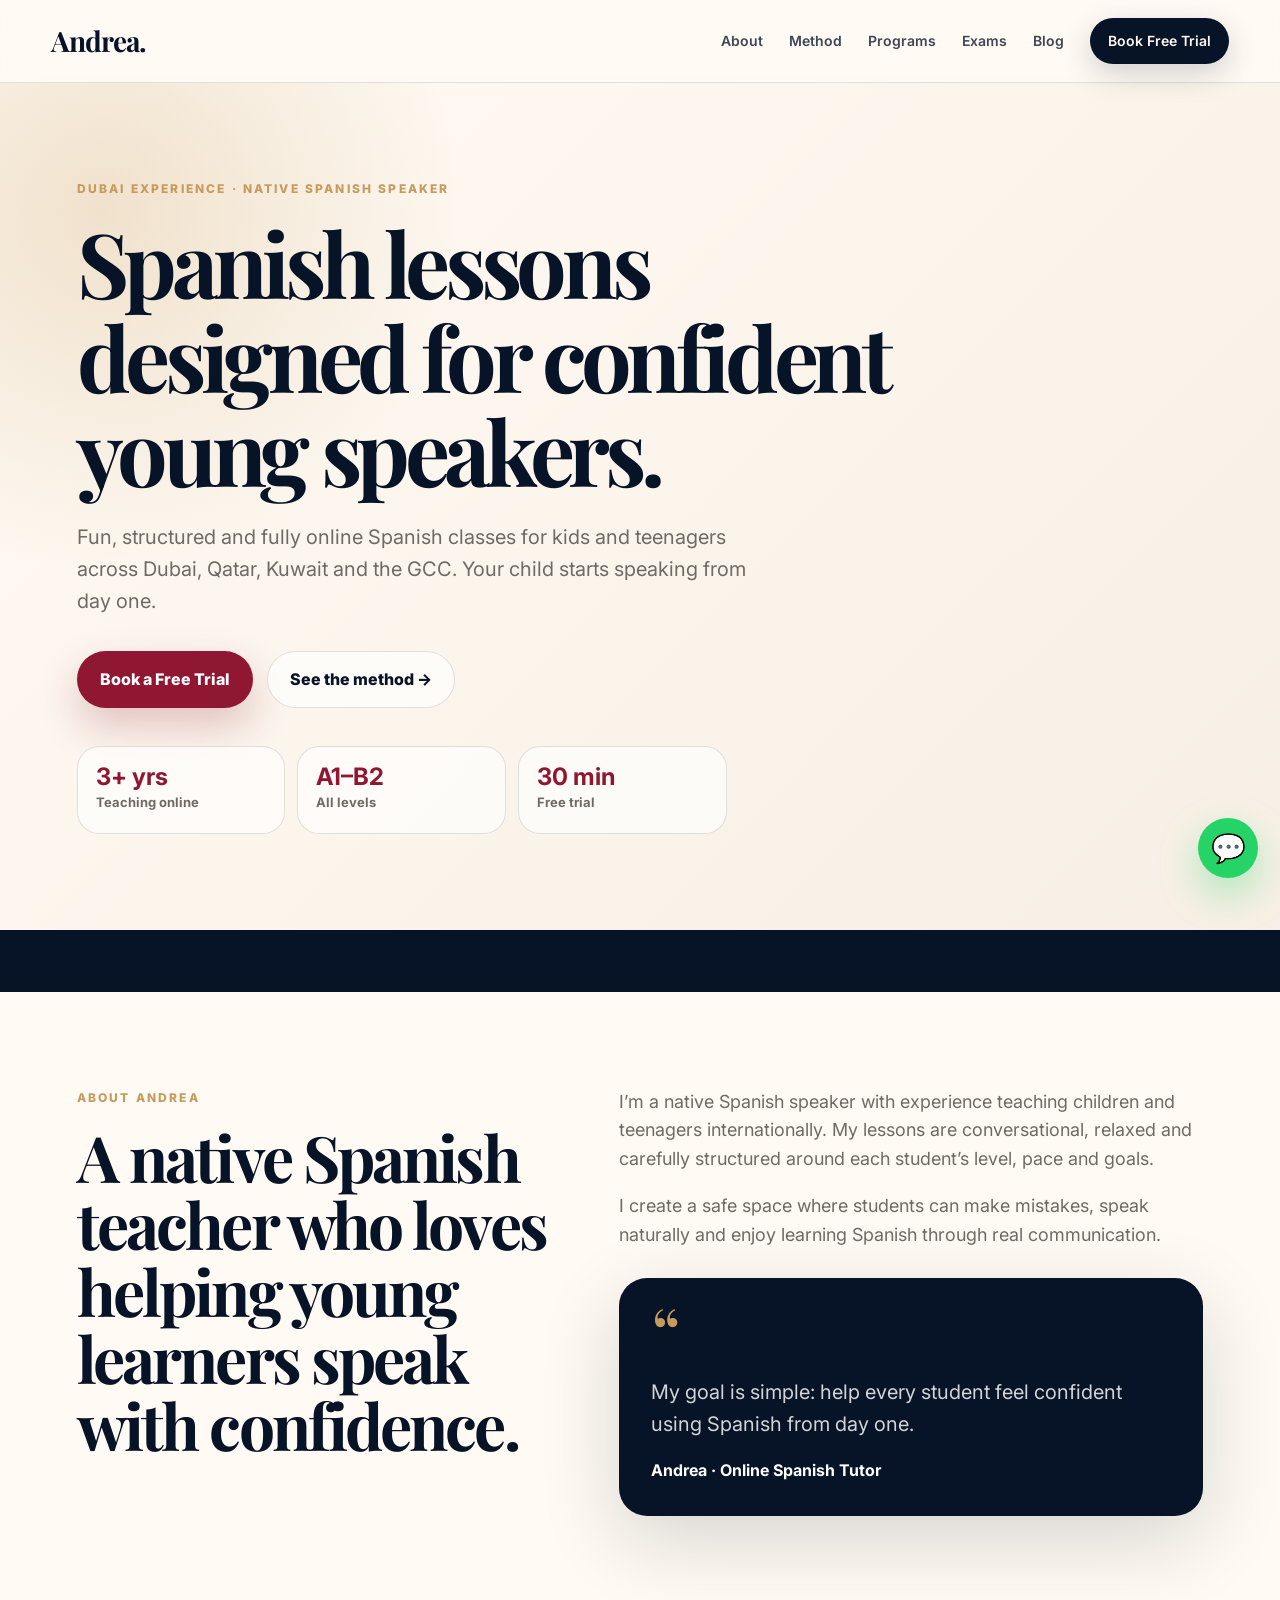
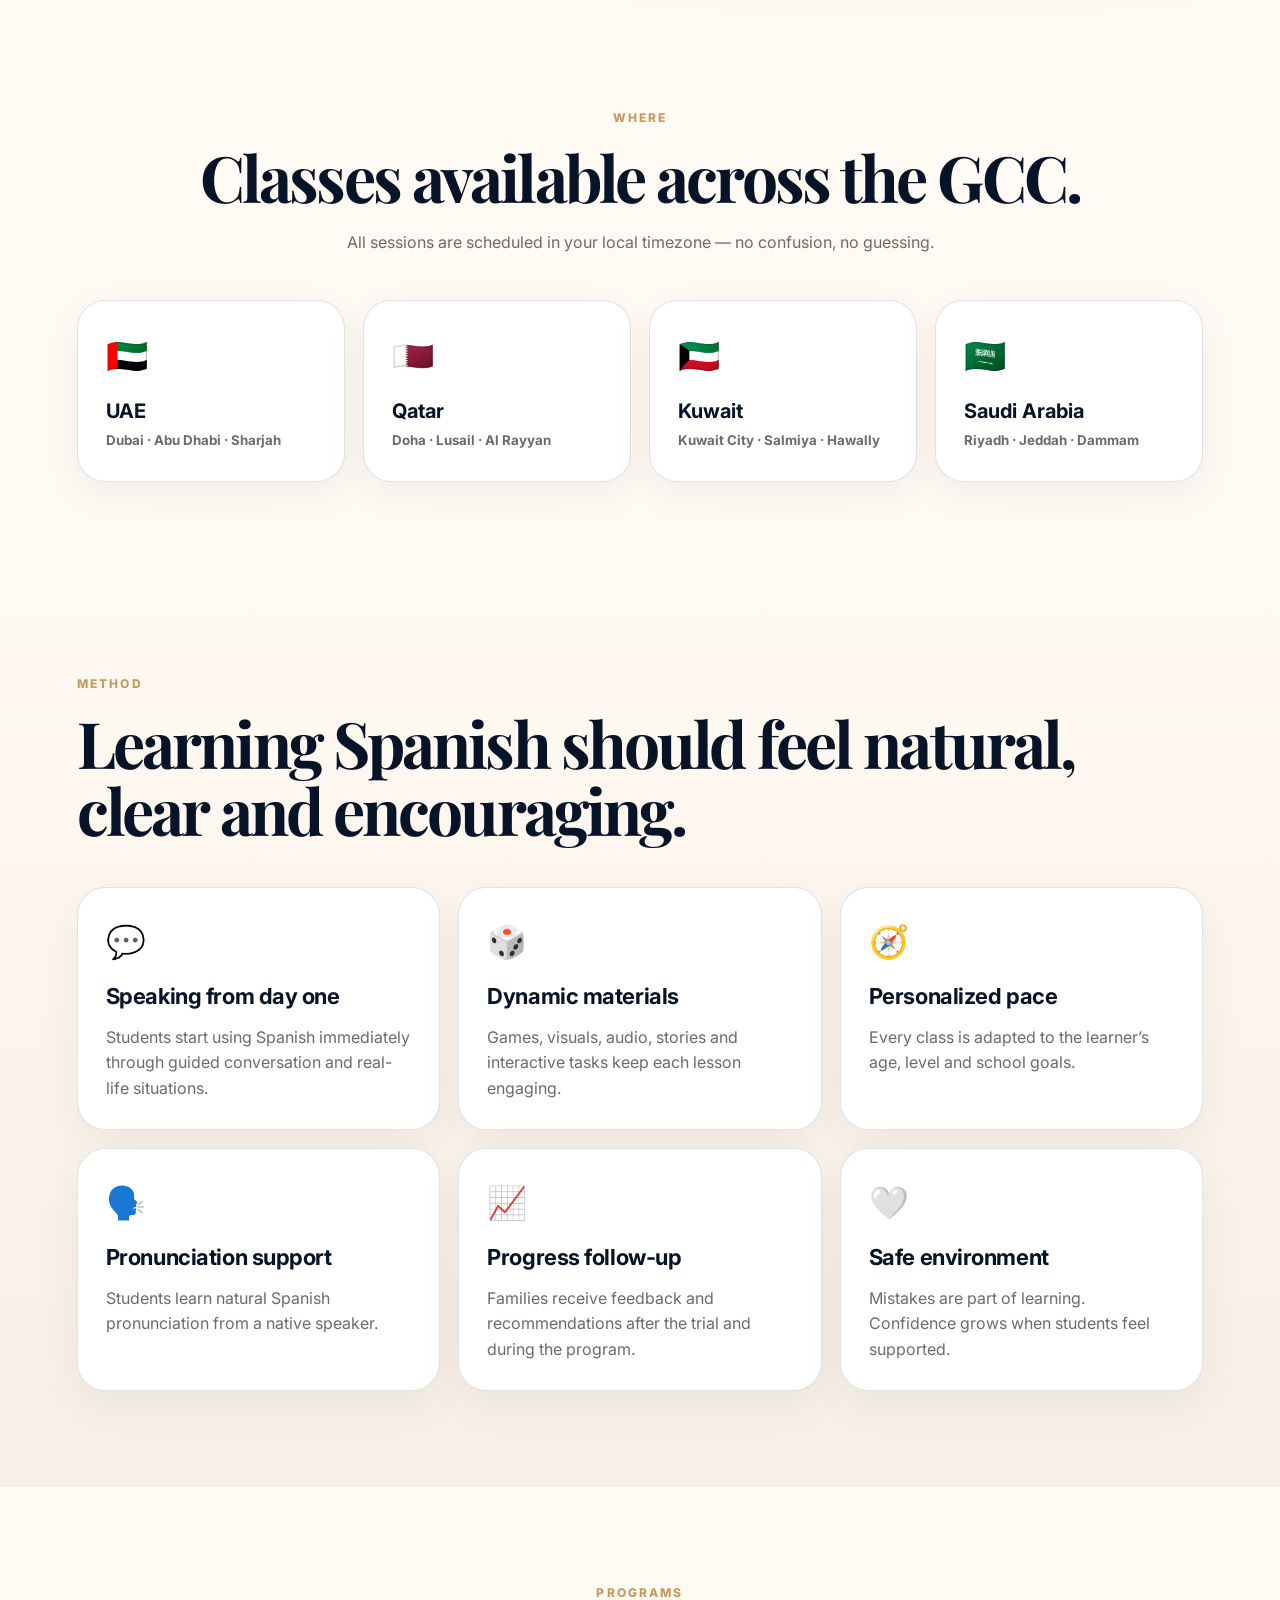
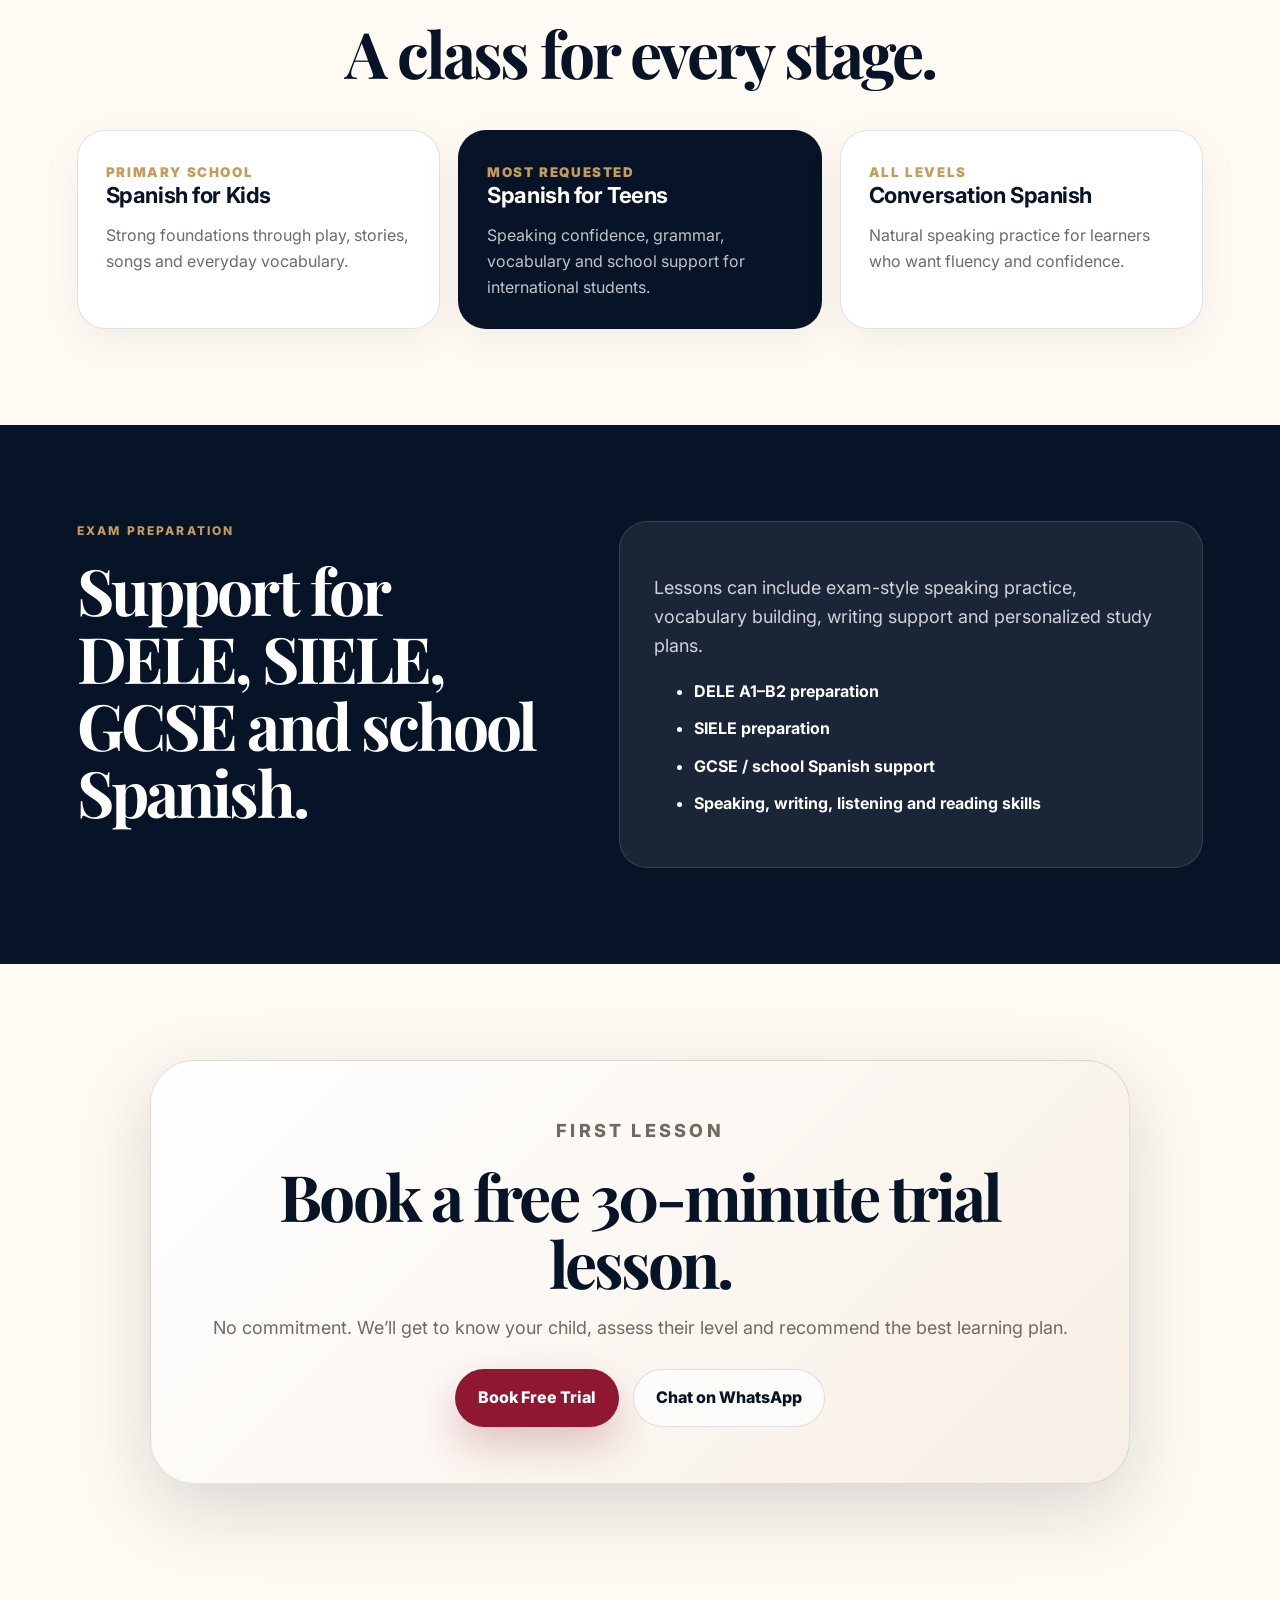
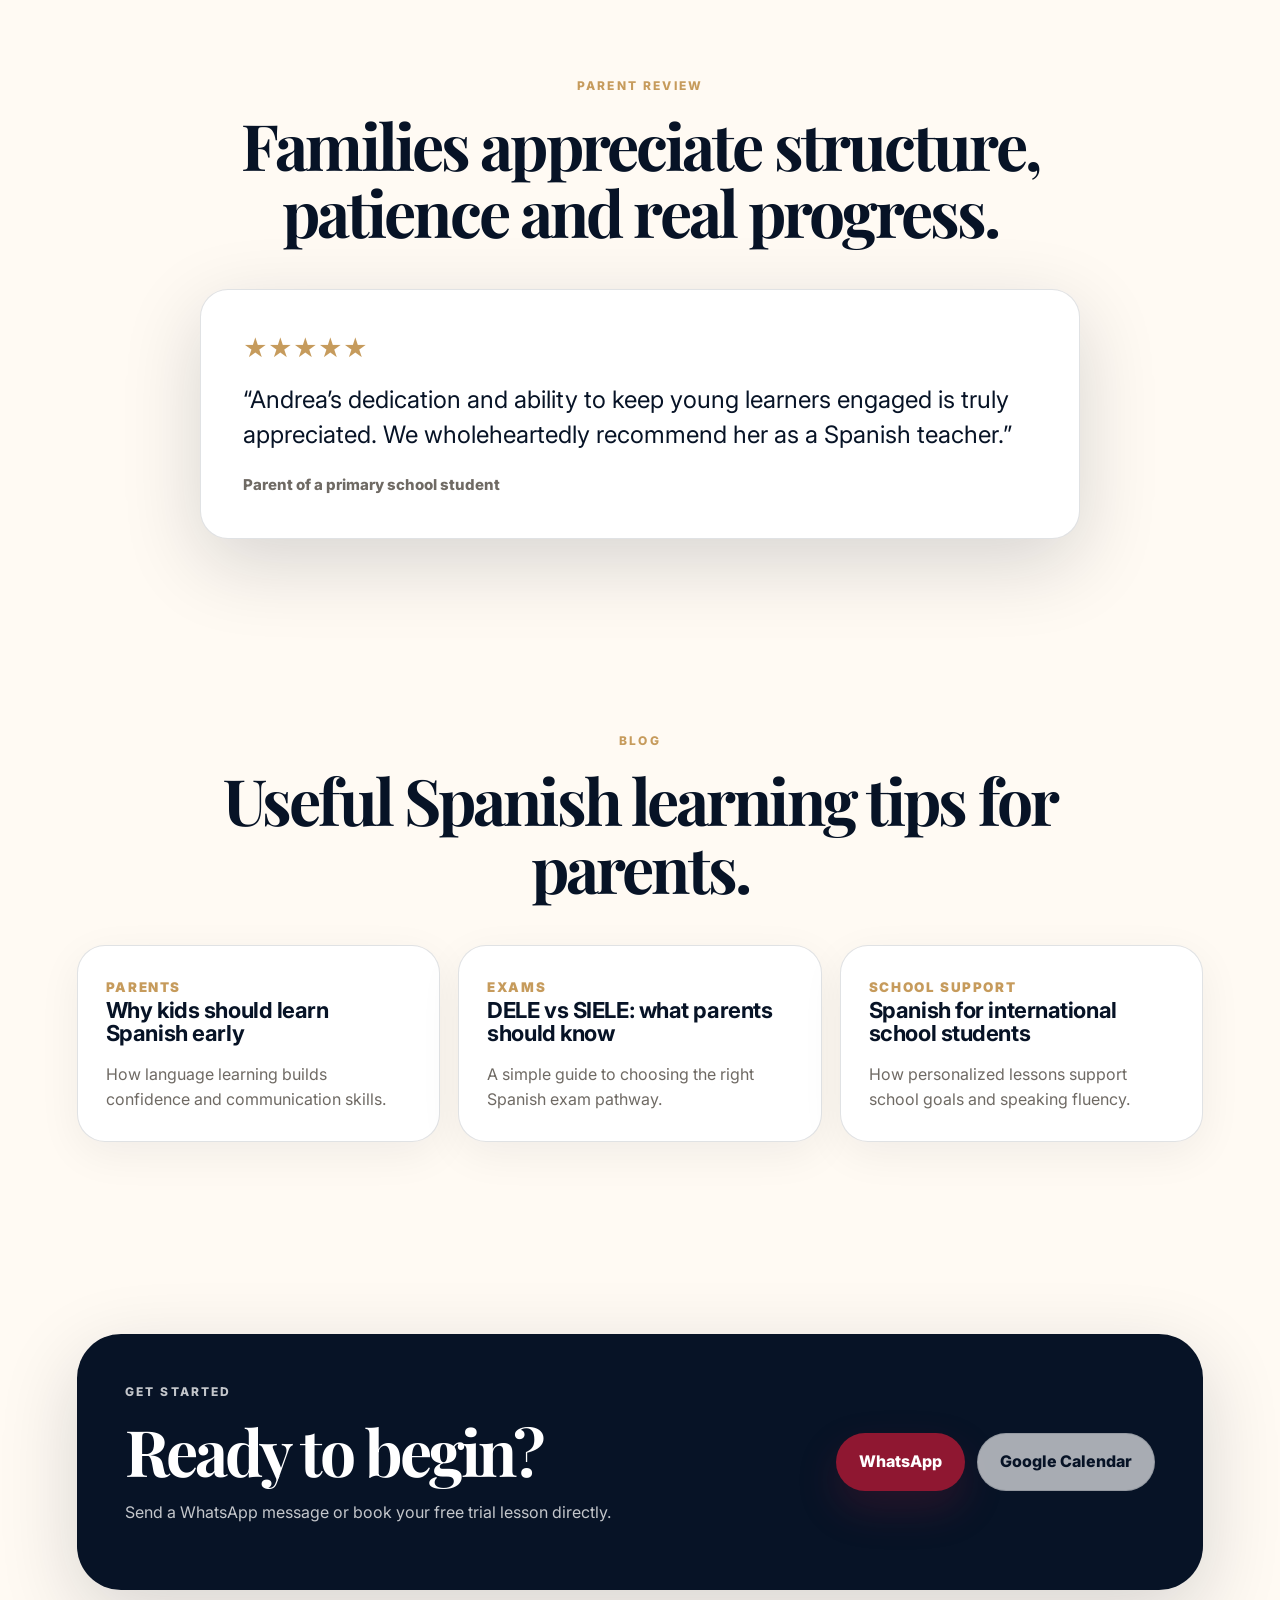
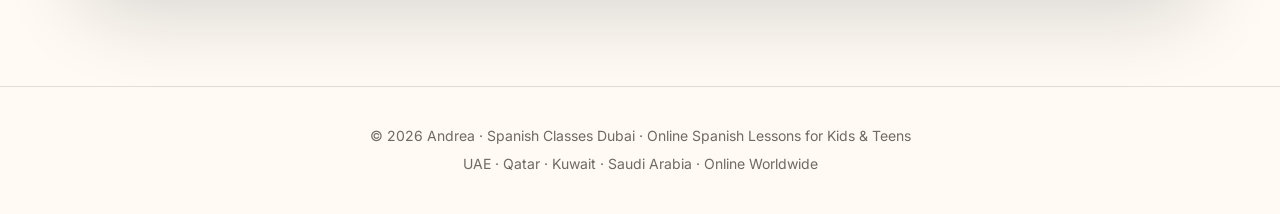
==== commit 00ae0bbe: "Add files via upload" ====
--- a/index.html
+++ b/index.html
@@ -30,7 +30,7 @@
   <main id="top">
     <section class="hero section-pad">
       <div class="hero-copy reveal">
-        <p class="eyebrow">Venezuela · Dubai Experience · Native Speaker</p>
+        <p class="eyebrow">Dubai Experience · Native Spanish Speaker</p>
         <h1>Spanish lessons designed for confident young speakers.</h1>
         <p class="hero-text">Fun, structured and fully online Spanish classes for kids and teenagers across Dubai, Qatar, Kuwait and the GCC. Your child starts speaking from day one.</p>
         <div class="hero-actions">
@@ -57,7 +57,7 @@
         <h2>A native Spanish teacher who loves helping young learners speak with confidence.</h2>
       </div>
       <div class="about-text reveal delay-1">
-        <p>I’m a native Spanish speaker from Venezuela with experience teaching children and teenagers internationally. My lessons are conversational, relaxed and carefully structured around each student’s level, pace and goals.</p>
+        <p>I’m a native Spanish speaker with experience teaching children and teenagers internationally. My lessons are conversational, relaxed and carefully structured around each student’s level, pace and goals.</p>
         <p>I create a safe space where students can make mistakes, speak naturally and enjoy learning Spanish through real communication.</p>
         <div class="signature-card">
           <span>“</span>
--- a/styles.css
+++ b/styles.css
@@ -23,13 +23,13 @@
 .nav-cta{background:var(--navy);color:var(--cream-2)!important;padding:12px 18px;border-radius:999px;box-shadow:0 10px 30px rgba(7,19,38,.18)}
 .menu-btn{display:none;border:0;background:transparent;font-size:28px;color:var(--navy)}
 .section-pad{padding:96px clamp(18px,6vw,88px)}
-.hero{min-height:86vh;display:grid;grid-template-columns:1fr;gap:0;align-items:center;background:radial-gradient(circle at 8% 15%,rgba(198,155,92,.25),transparent 26%),linear-gradient(135deg,var(--cream-2),var(--cream));position:relative}
+.hero{min-height:auto;display:grid;grid-template-columns:1fr;gap:0;align-items:center;padding-top:96px;padding-bottom:96px;background:radial-gradient(circle at 8% 15%,rgba(198,155,92,.25),transparent 26%),linear-gradient(135deg,var(--cream-2),var(--cream));position:relative}
 .eyebrow{text-transform:uppercase;letter-spacing:.18em;font-weight:800;font-size:12px;color:var(--gold);margin:0 0 16px}
 h1,h2,h3{line-height:1.05;margin:0;color:var(--navy)}
 h1{font-family:'Playfair Display',serif;font-size:clamp(48px,7vw,92px);letter-spacing:-.06em;max-width:820px}
 h2{font-family:'Playfair Display',serif;font-size:clamp(36px,5vw,64px);letter-spacing:-.045em}
 h3{font-size:22px;letter-spacing:-.02em}
-.hero-copy{max-width:900px}
+.hero-copy{max-width:1100px;width:100%}
 .hero-text{font-size:20px;max-width:680px;color:var(--muted);margin:24px 0 34px}
 .hero-actions{display:flex;gap:14px;flex-wrap:wrap;align-items:center}
 .btn{display:inline-flex;align-items:center;justify-content:center;padding:15px 22px;border-radius:999px;font-weight:800;border:1px solid transparent;transition:transform .2s ease,box-shadow .2s ease,background .2s ease}
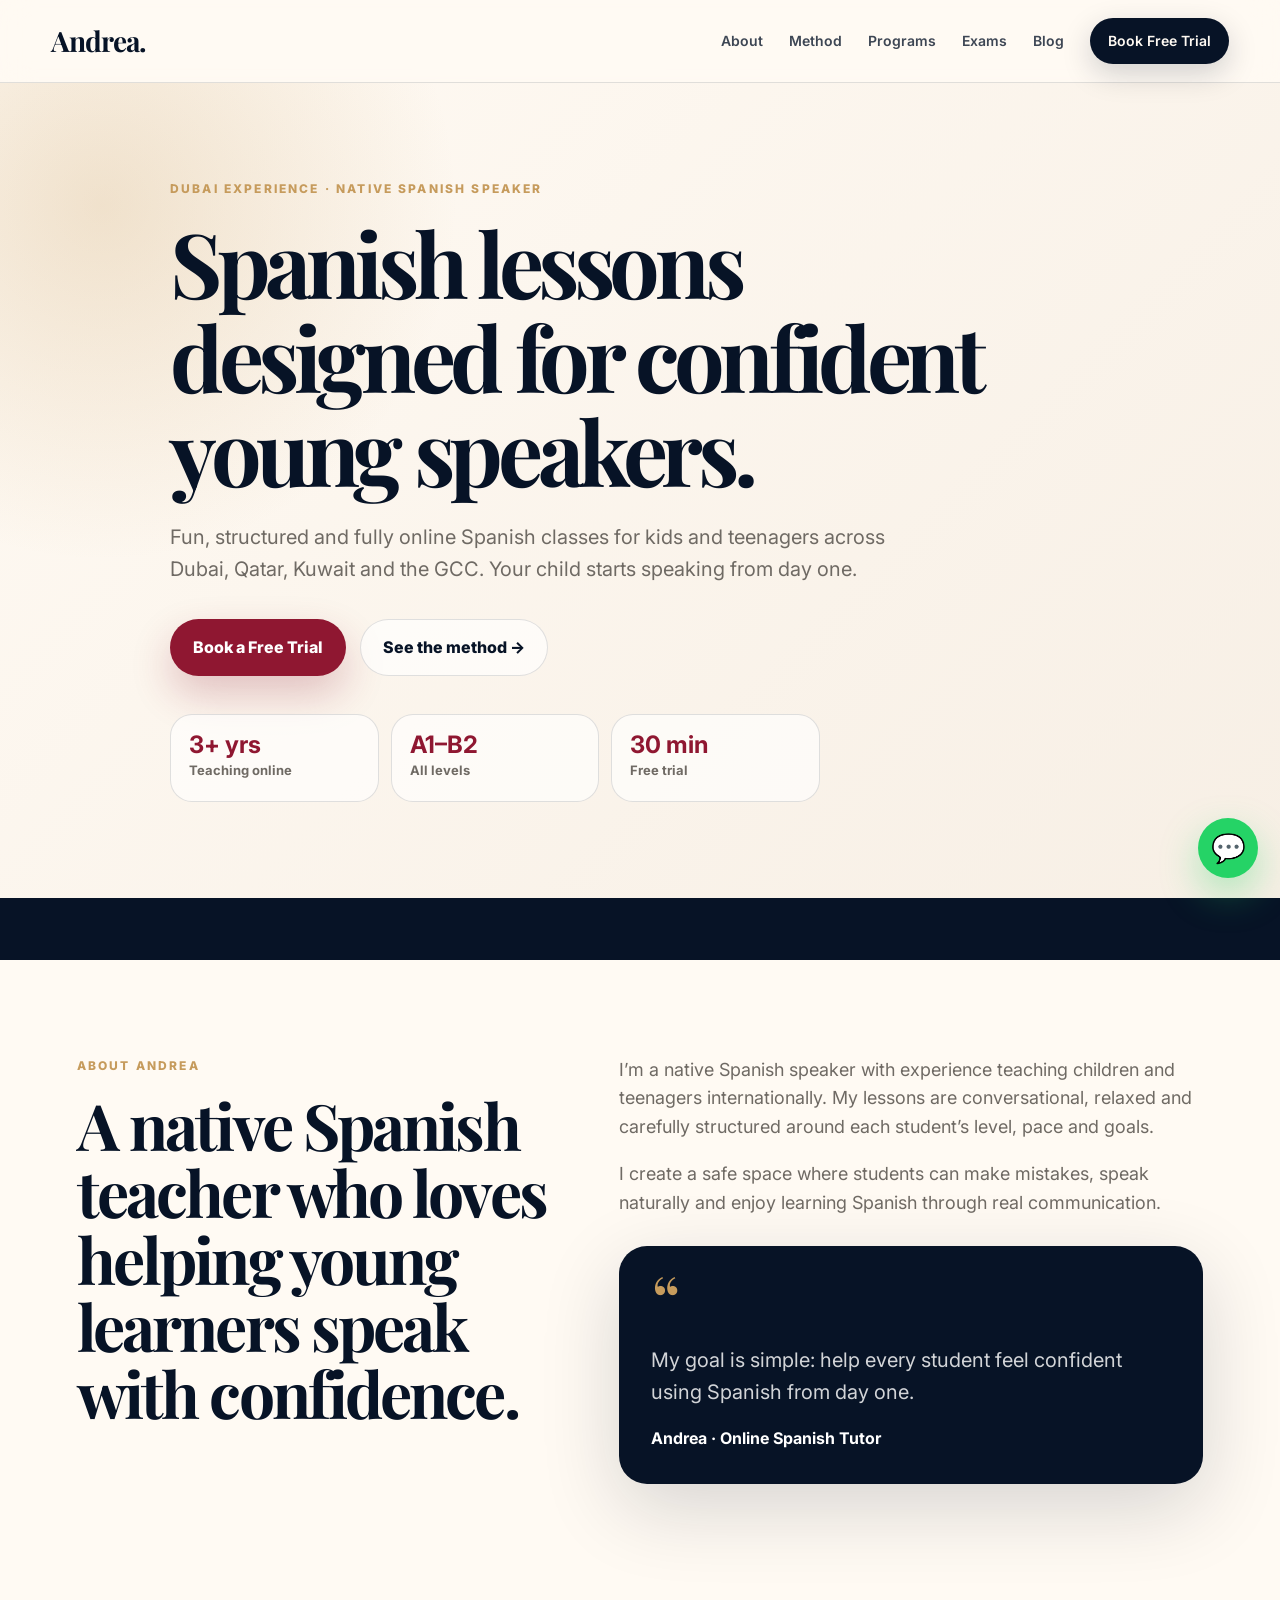
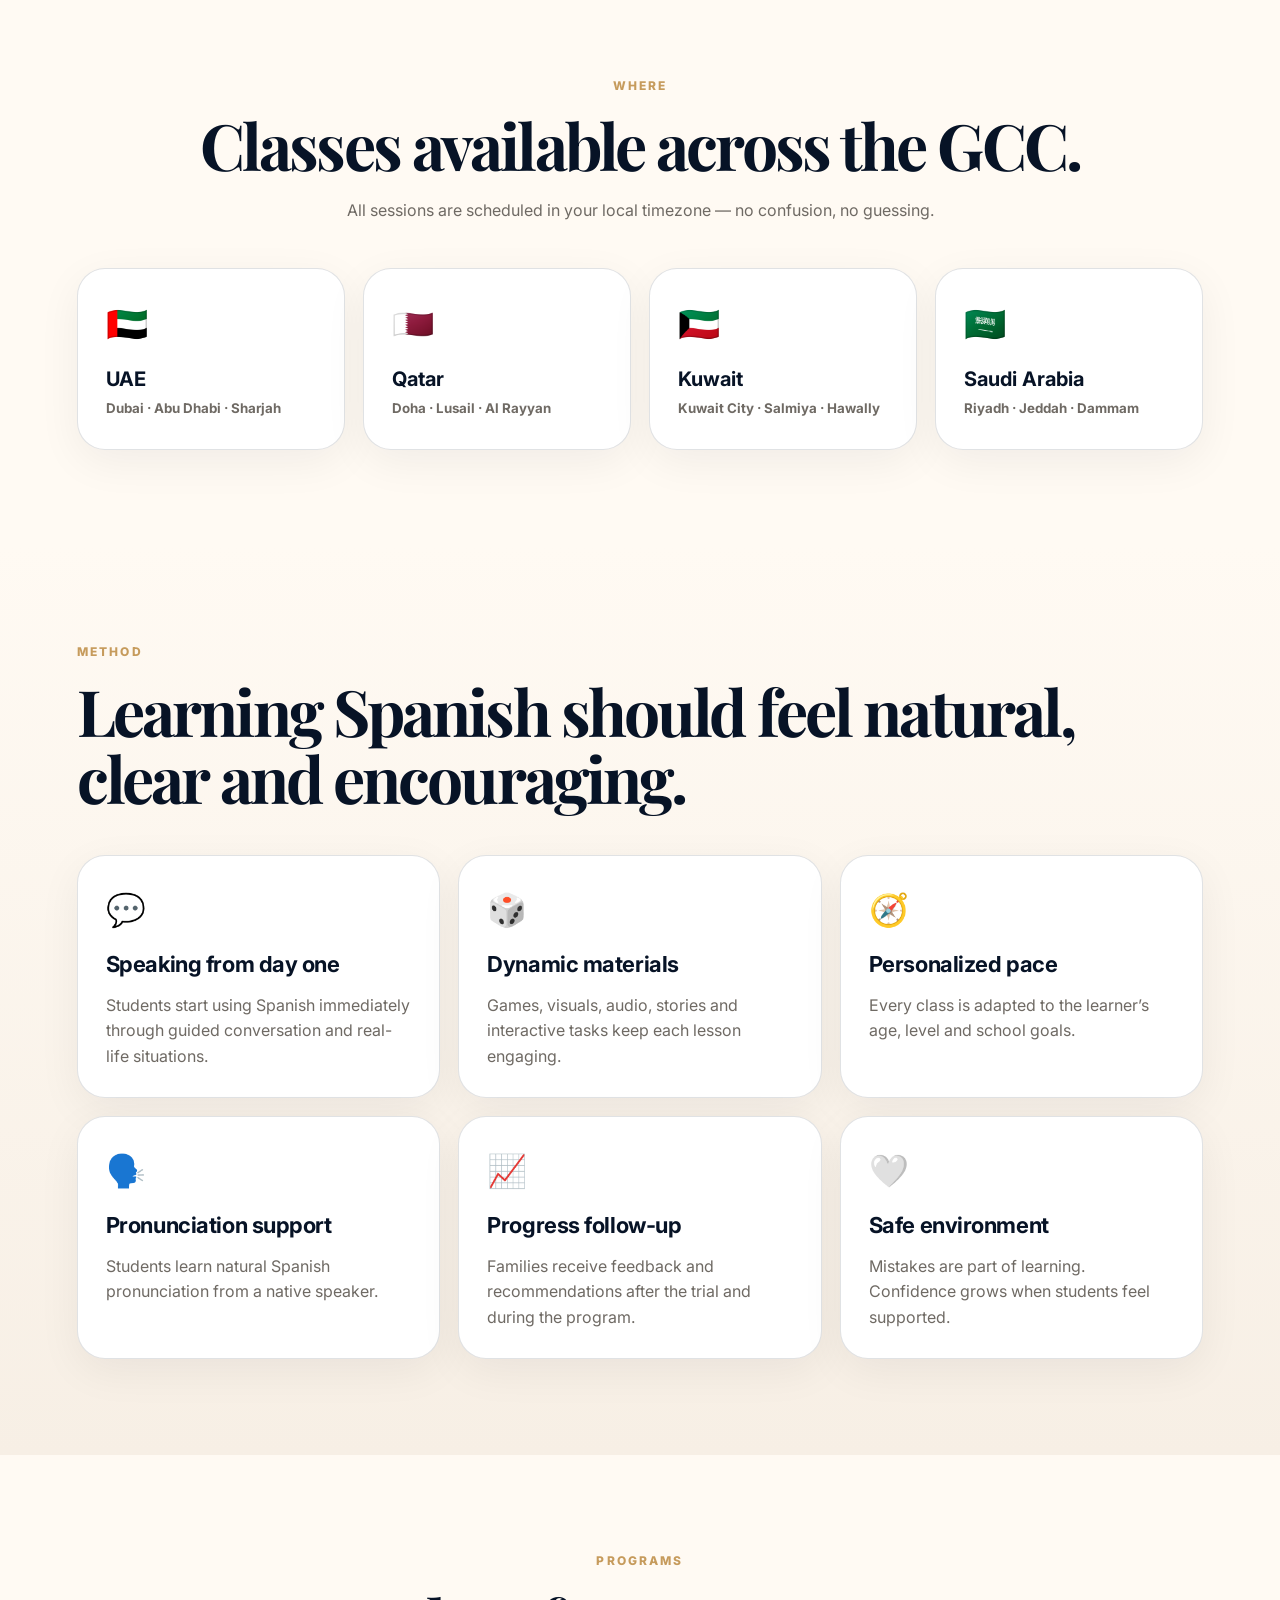
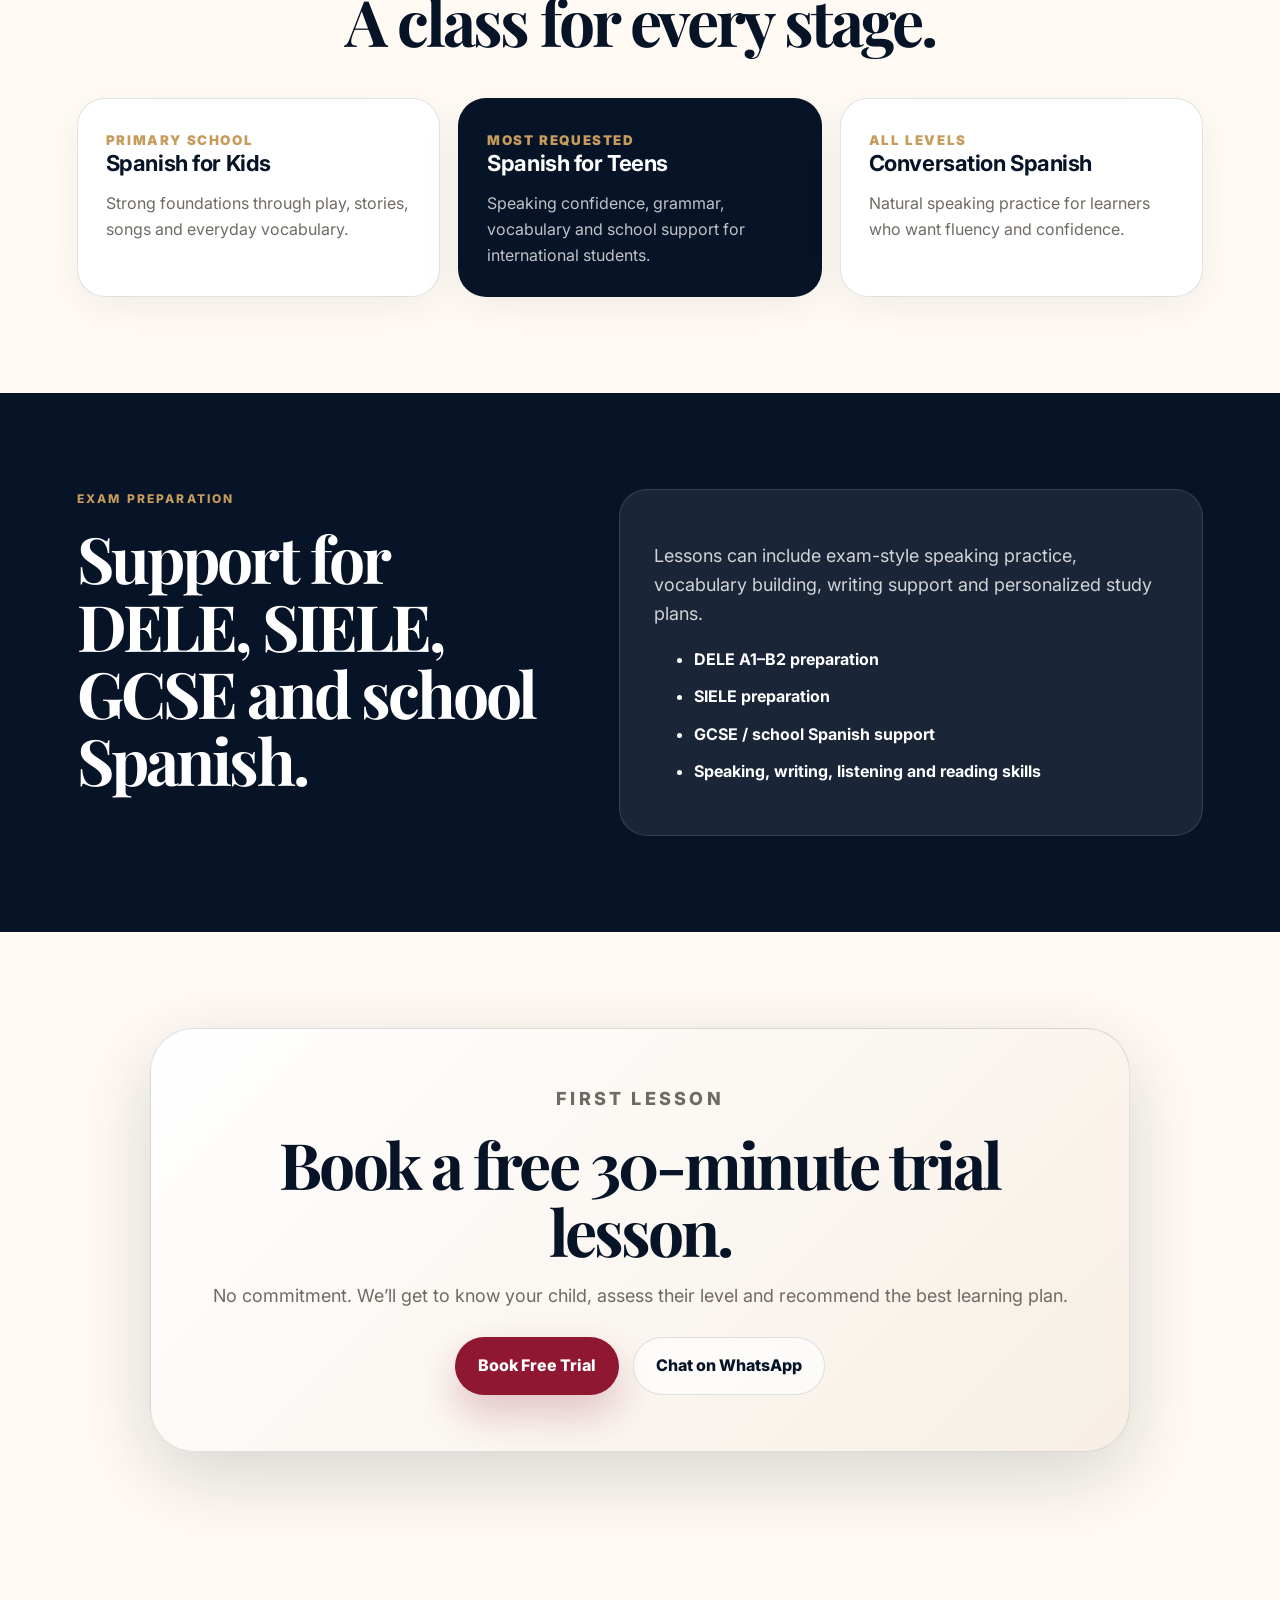
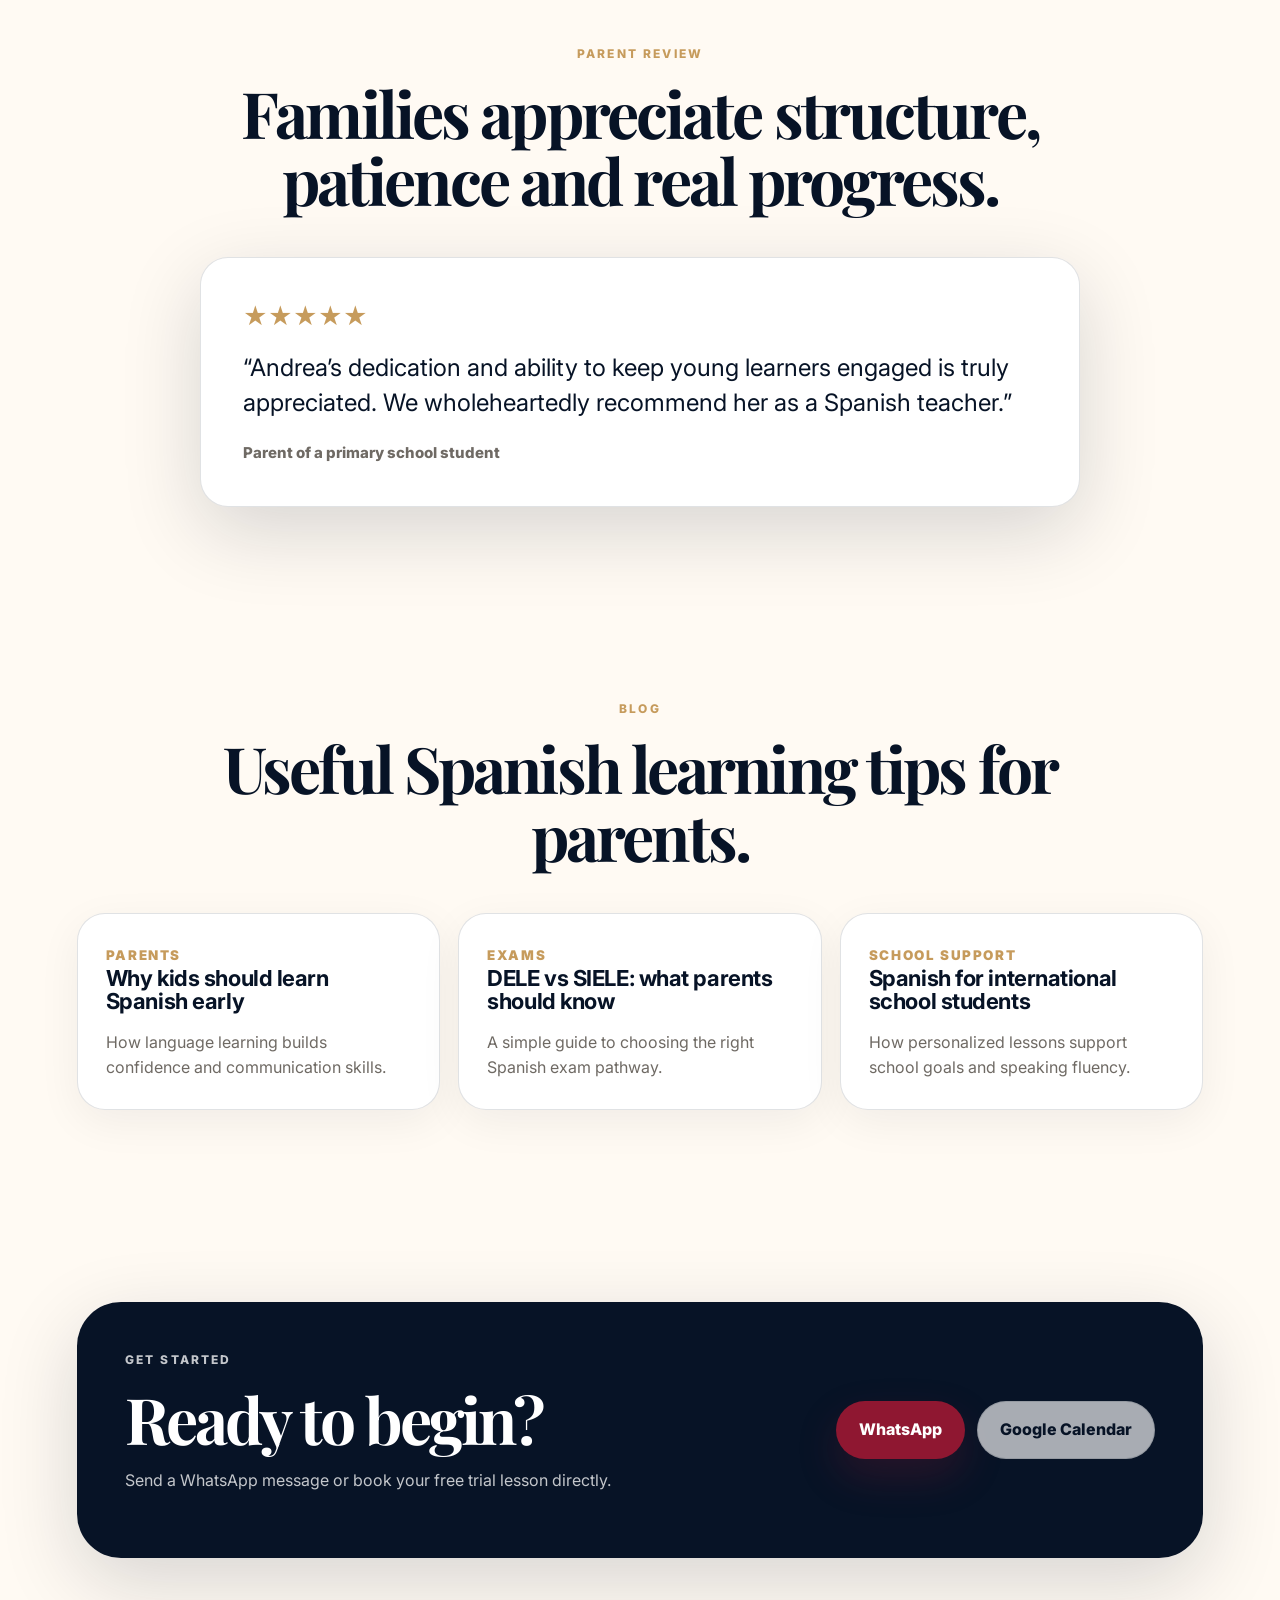
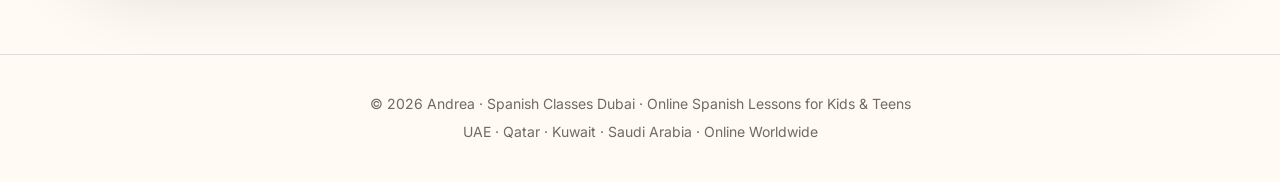
==== commit bc74aeb9: "Add files via upload" ====
--- a/index.html
+++ b/index.html
@@ -43,6 +43,7 @@
           <div><strong>30 min</strong><span>Free trial</span></div>
         </div>
       </div>
+
     </section>
 
     <section class="ticker" aria-label="Features">
--- a/styles.css
+++ b/styles.css
@@ -23,14 +23,14 @@
 .nav-cta{background:var(--navy);color:var(--cream-2)!important;padding:12px 18px;border-radius:999px;box-shadow:0 10px 30px rgba(7,19,38,.18)}
 .menu-btn{display:none;border:0;background:transparent;font-size:28px;color:var(--navy)}
 .section-pad{padding:96px clamp(18px,6vw,88px)}
-.hero{min-height:auto;display:grid;grid-template-columns:1fr;gap:0;align-items:center;padding-top:96px;padding-bottom:96px;background:radial-gradient(circle at 8% 15%,rgba(198,155,92,.25),transparent 26%),linear-gradient(135deg,var(--cream-2),var(--cream));position:relative}
+.hero{min-height:auto;display:block;background:radial-gradient(circle at 8% 15%,rgba(198,155,92,.25),transparent 26%),linear-gradient(135deg,var(--cream-2),var(--cream));position:relative}
 .eyebrow{text-transform:uppercase;letter-spacing:.18em;font-weight:800;font-size:12px;color:var(--gold);margin:0 0 16px}
 h1,h2,h3{line-height:1.05;margin:0;color:var(--navy)}
 h1{font-family:'Playfair Display',serif;font-size:clamp(48px,7vw,92px);letter-spacing:-.06em;max-width:820px}
 h2{font-family:'Playfair Display',serif;font-size:clamp(36px,5vw,64px);letter-spacing:-.045em}
 h3{font-size:22px;letter-spacing:-.02em}
-.hero-copy{max-width:1100px;width:100%}
-.hero-text{font-size:20px;max-width:680px;color:var(--muted);margin:24px 0 34px}
+.hero-copy{max-width:940px;margin:0 auto;}
+.hero-text{font-size:20px;max-width:760px;color:var(--muted);margin:24px 0 34px}
 .hero-actions{display:flex;gap:14px;flex-wrap:wrap;align-items:center}
 .btn{display:inline-flex;align-items:center;justify-content:center;padding:15px 22px;border-radius:999px;font-weight:800;border:1px solid transparent;transition:transform .2s ease,box-shadow .2s ease,background .2s ease}
 .btn:hover{transform:translateY(-2px)}
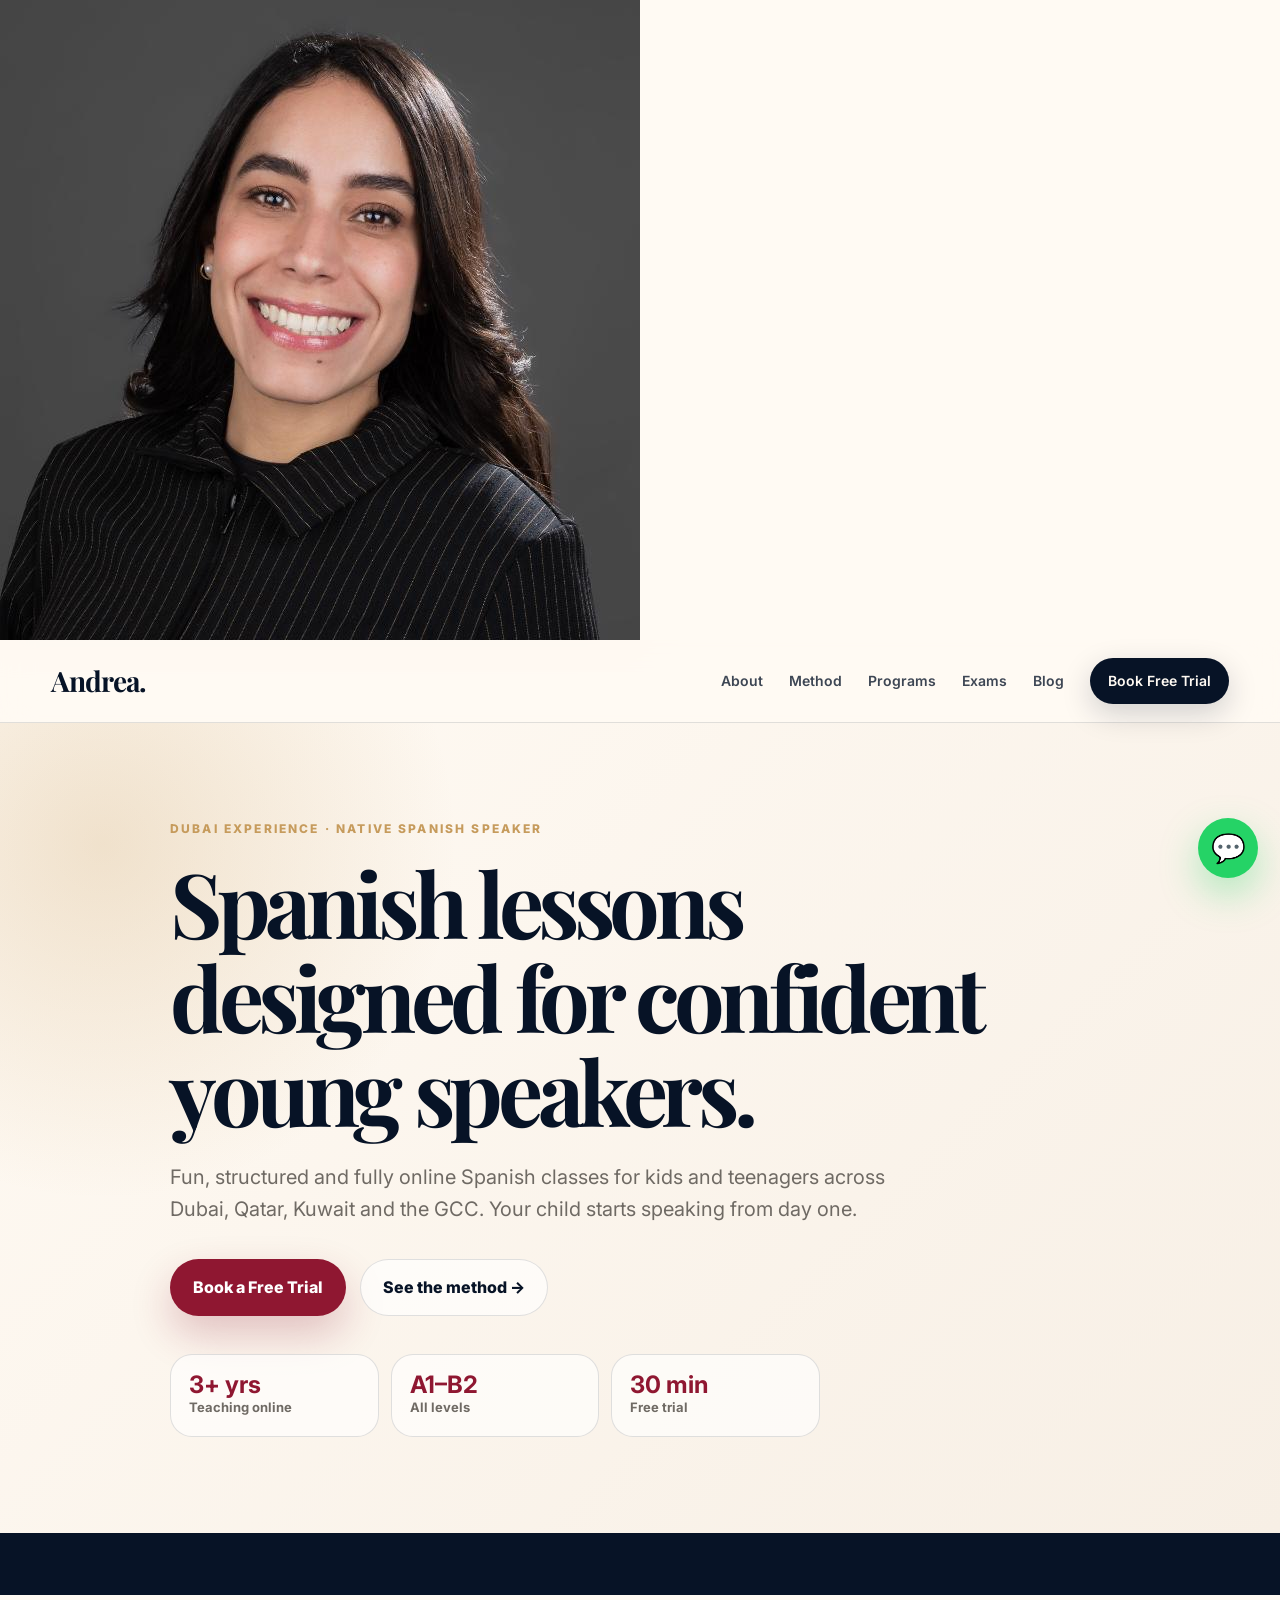
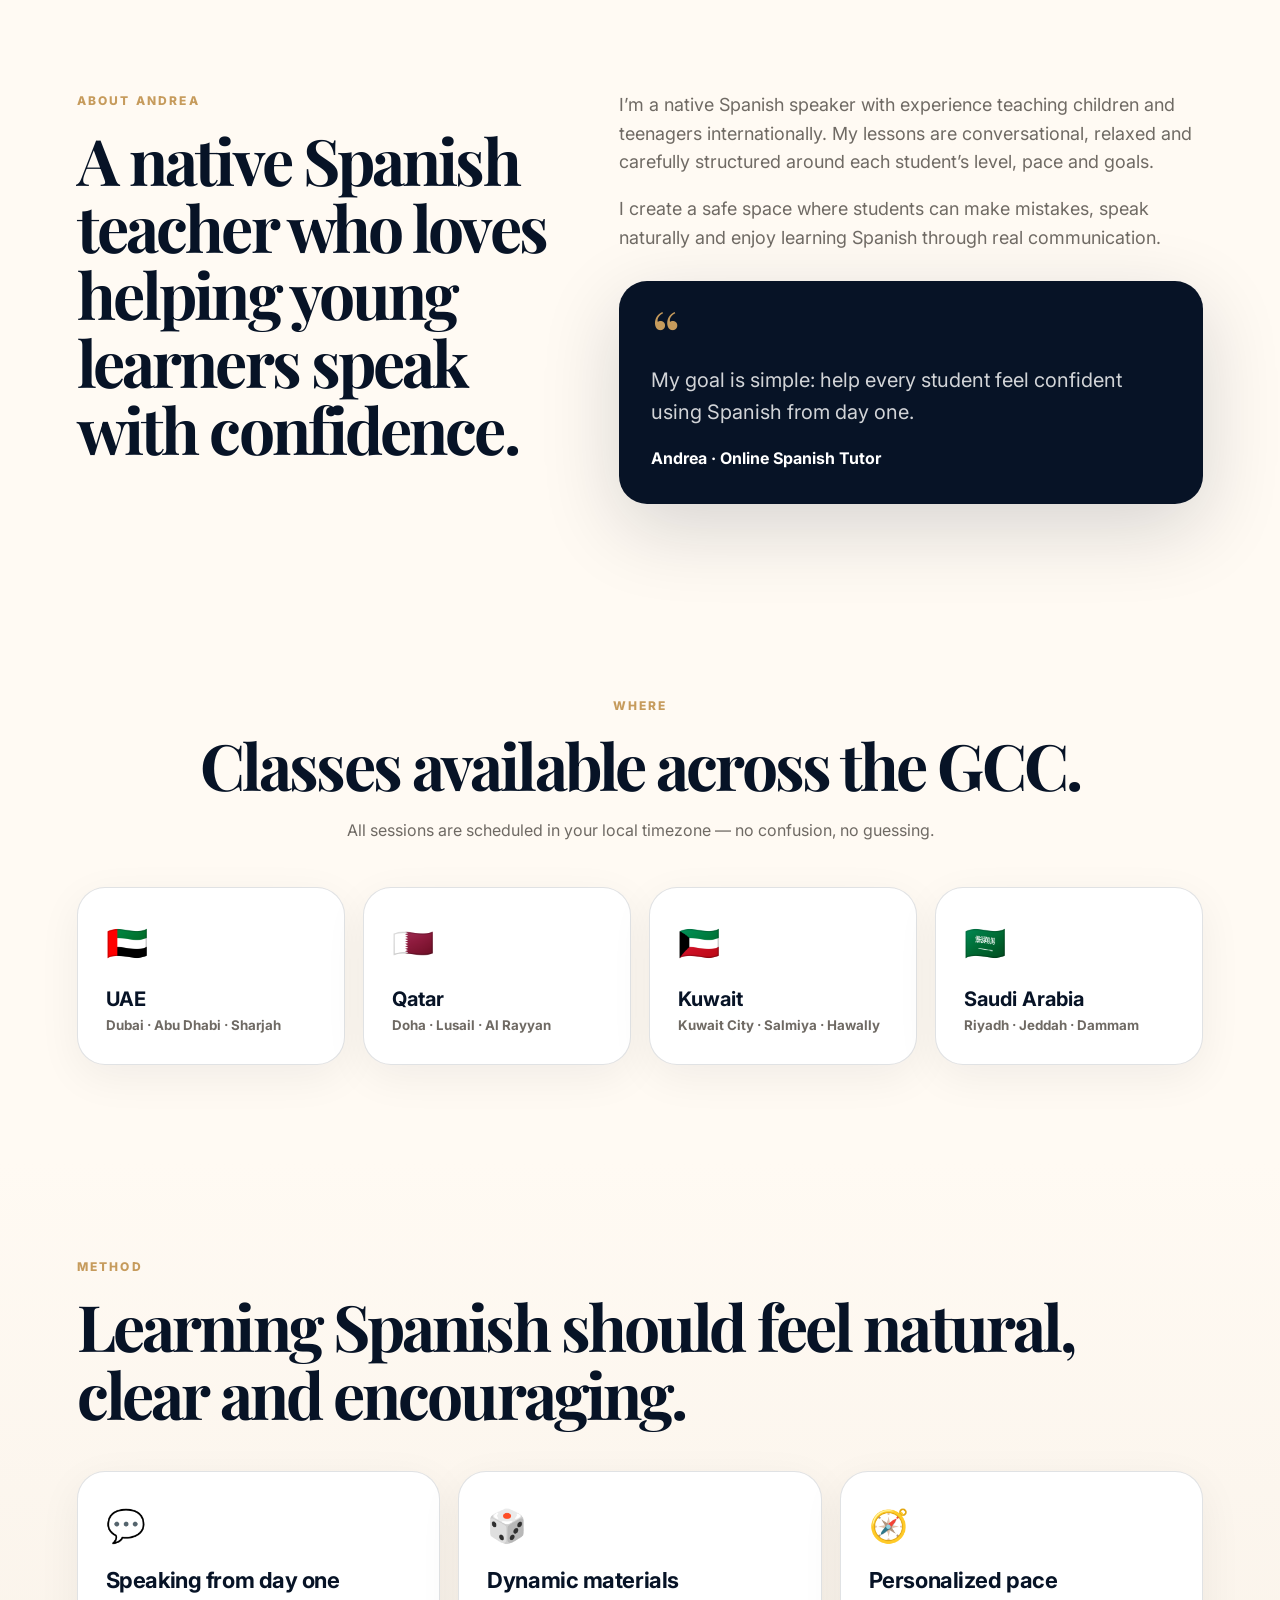
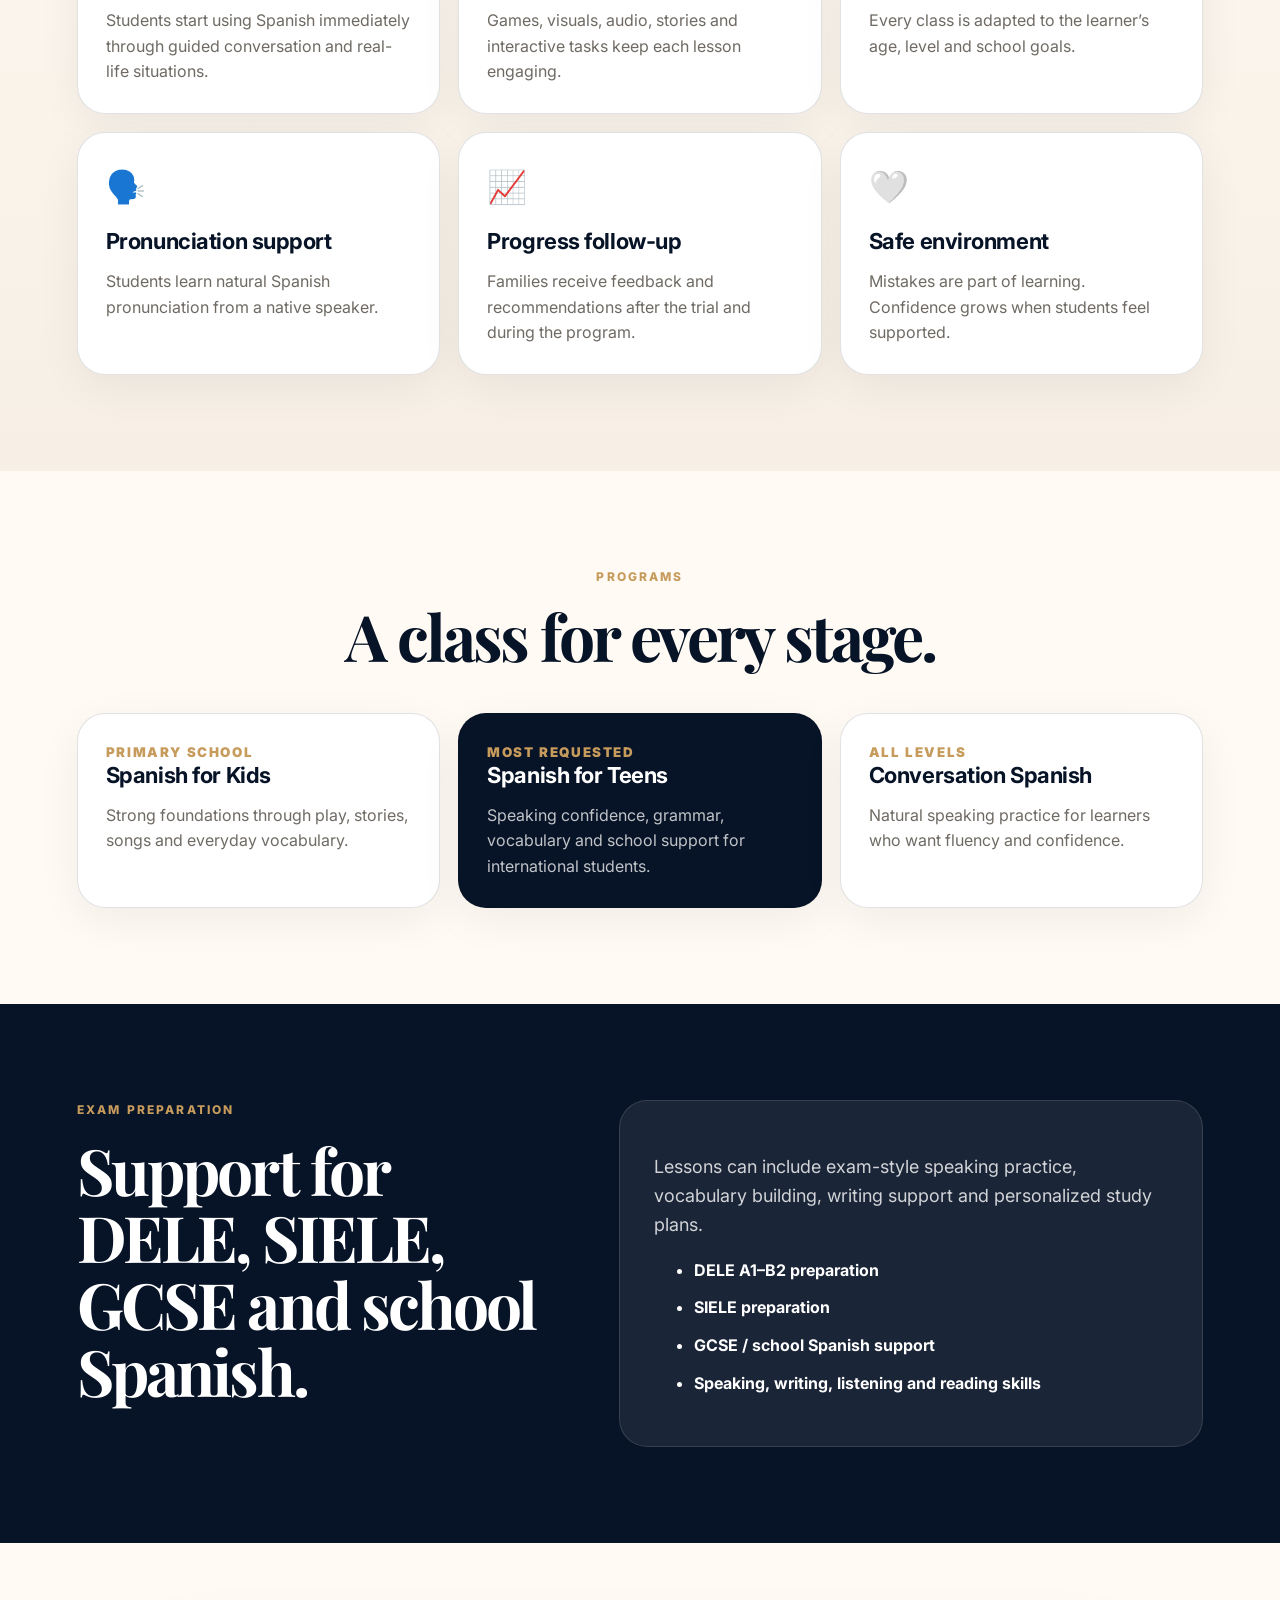
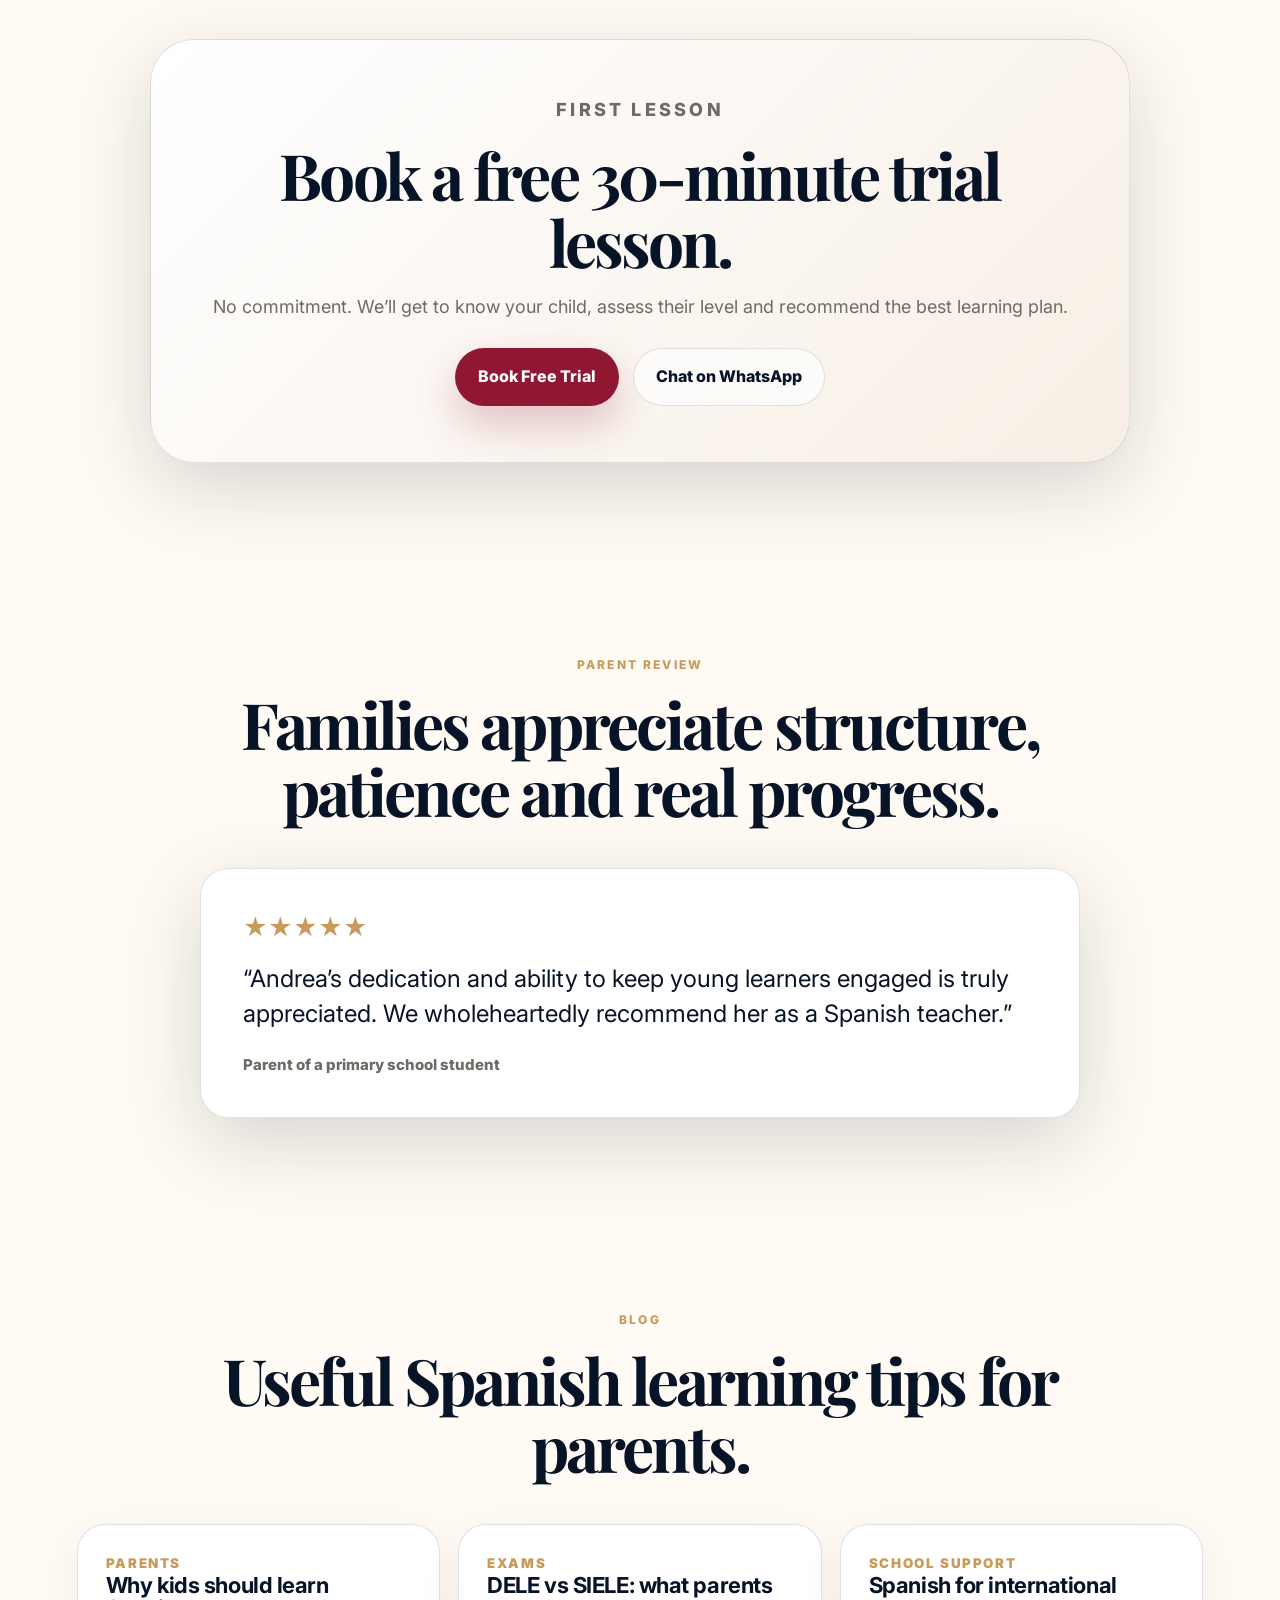
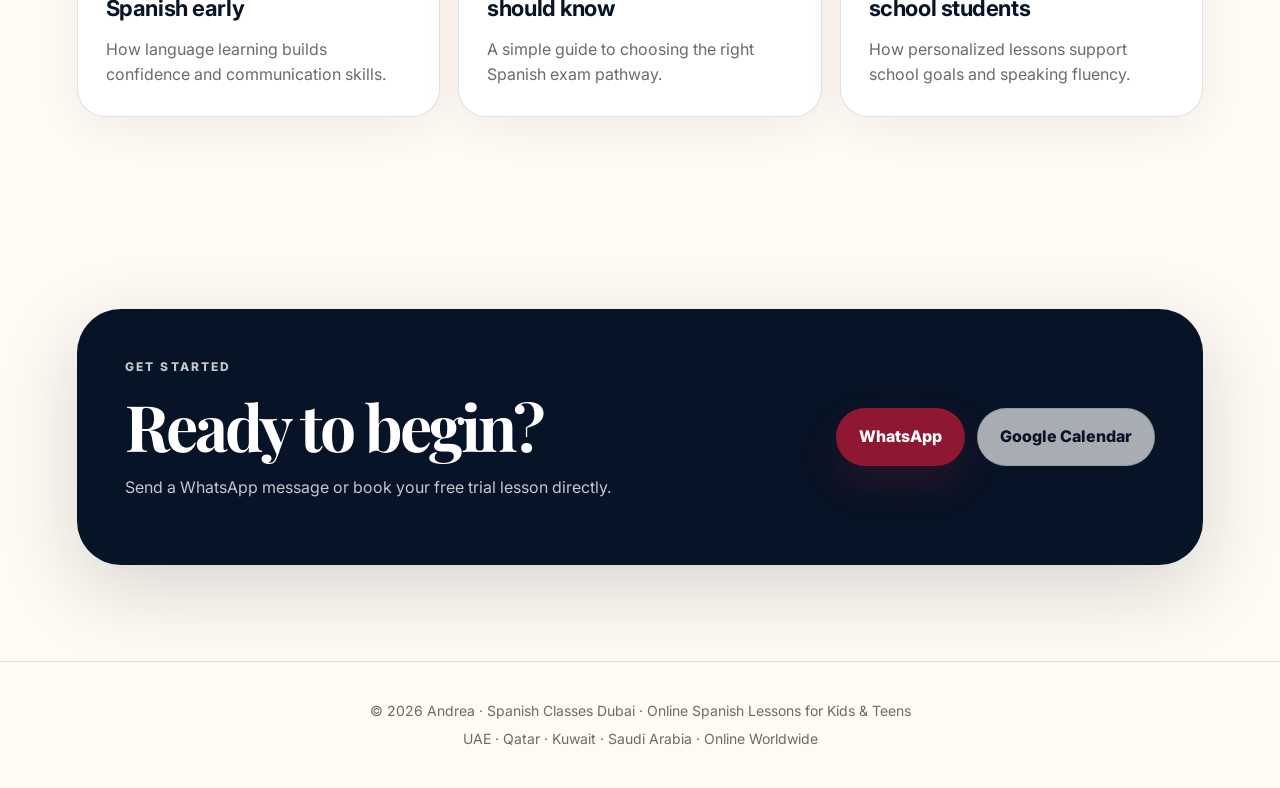
==== commit 74b1e11d: "Update index.html" ====
--- a/index.html
+++ b/index.html
@@ -1,3 +1,6 @@
+<div class="hero-photo">
+    <img src="andrea.png" alt="Andrea - Spanish Teacher">
+</div>
 <!DOCTYPE html>
 <html lang="en">
 <head>
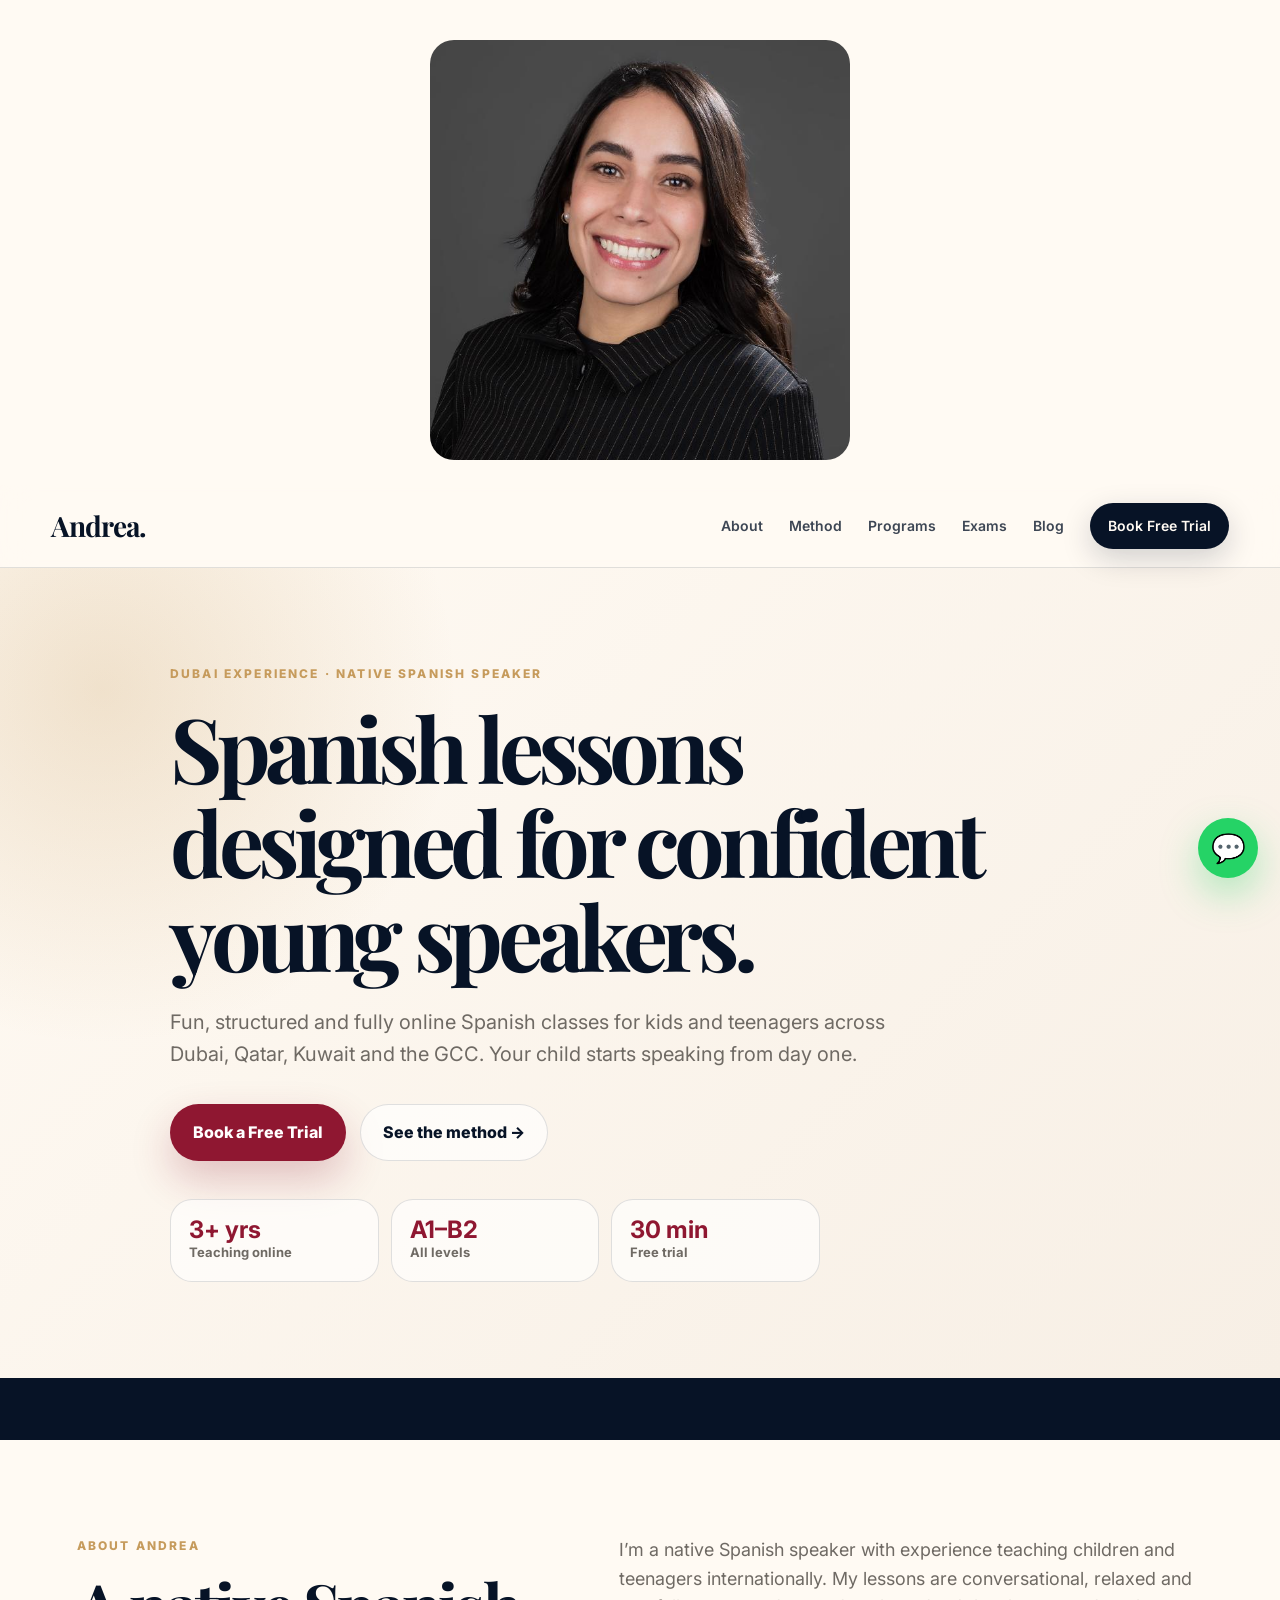
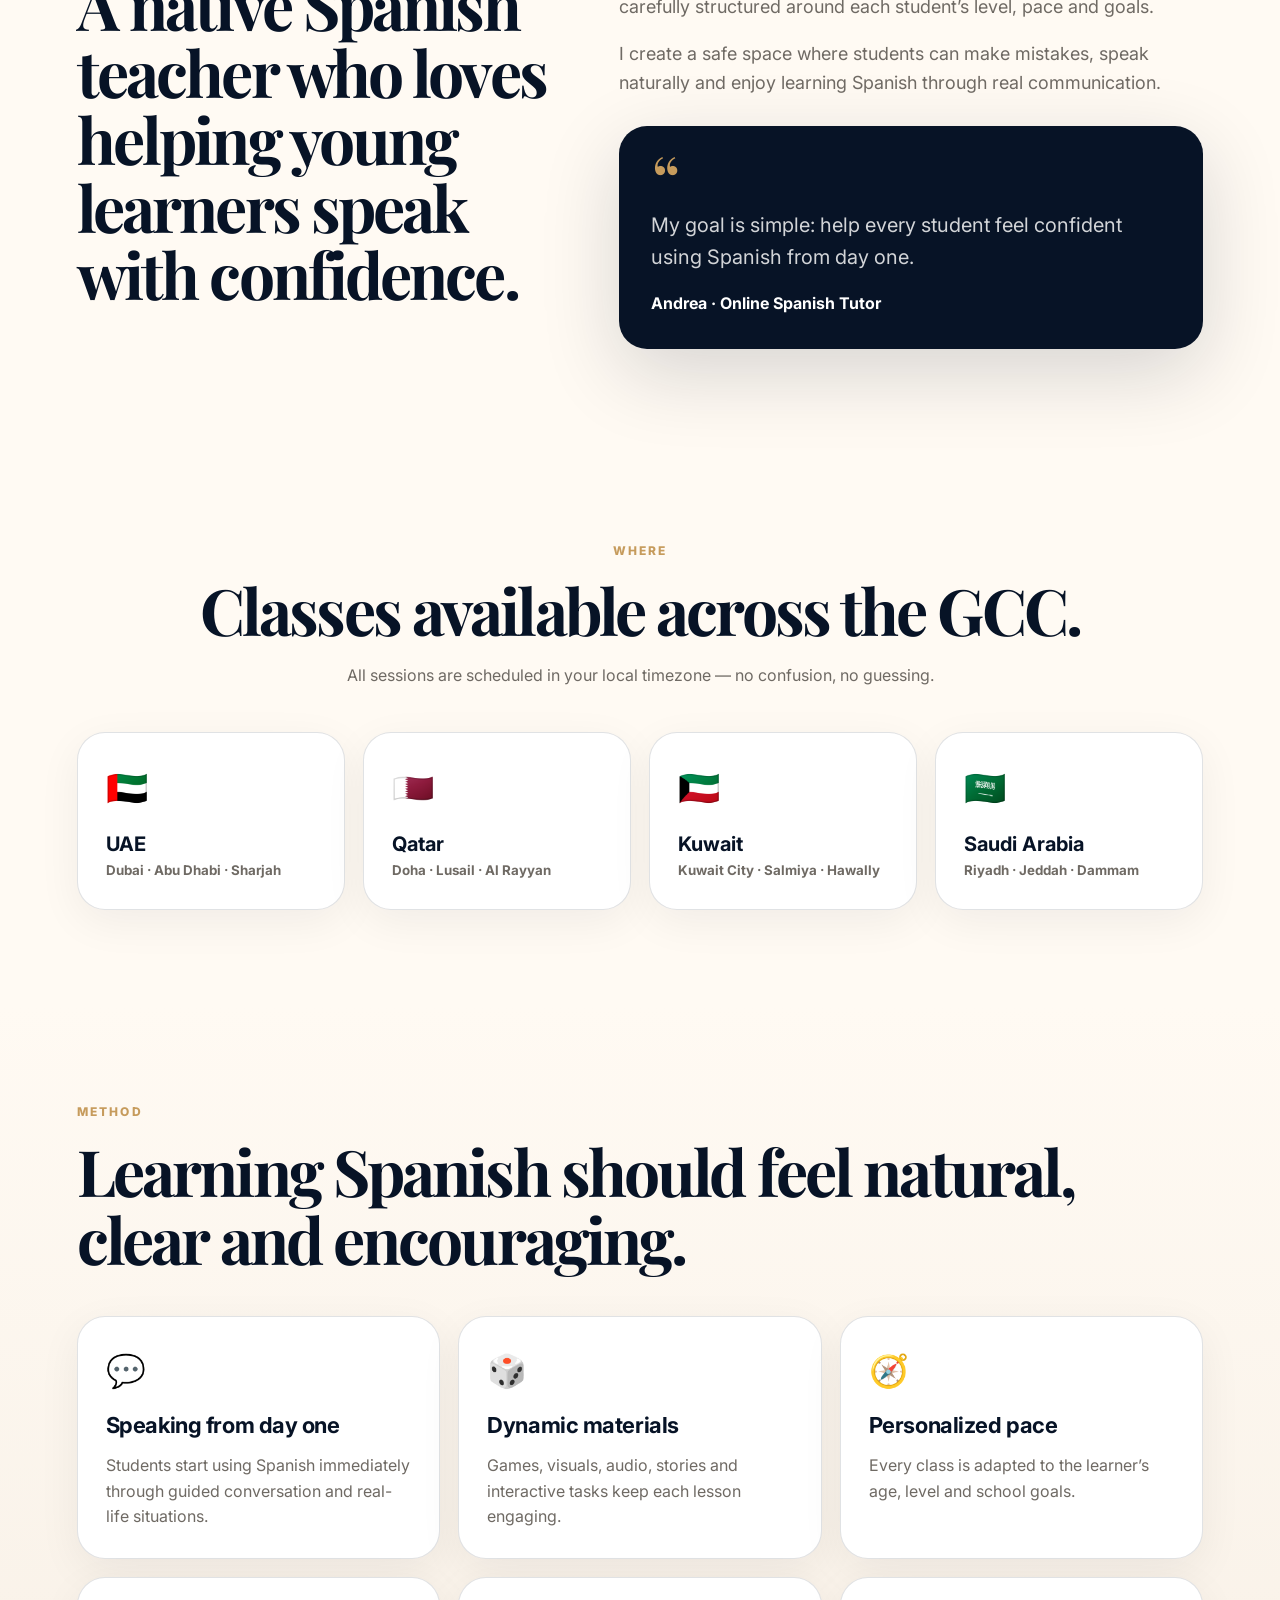
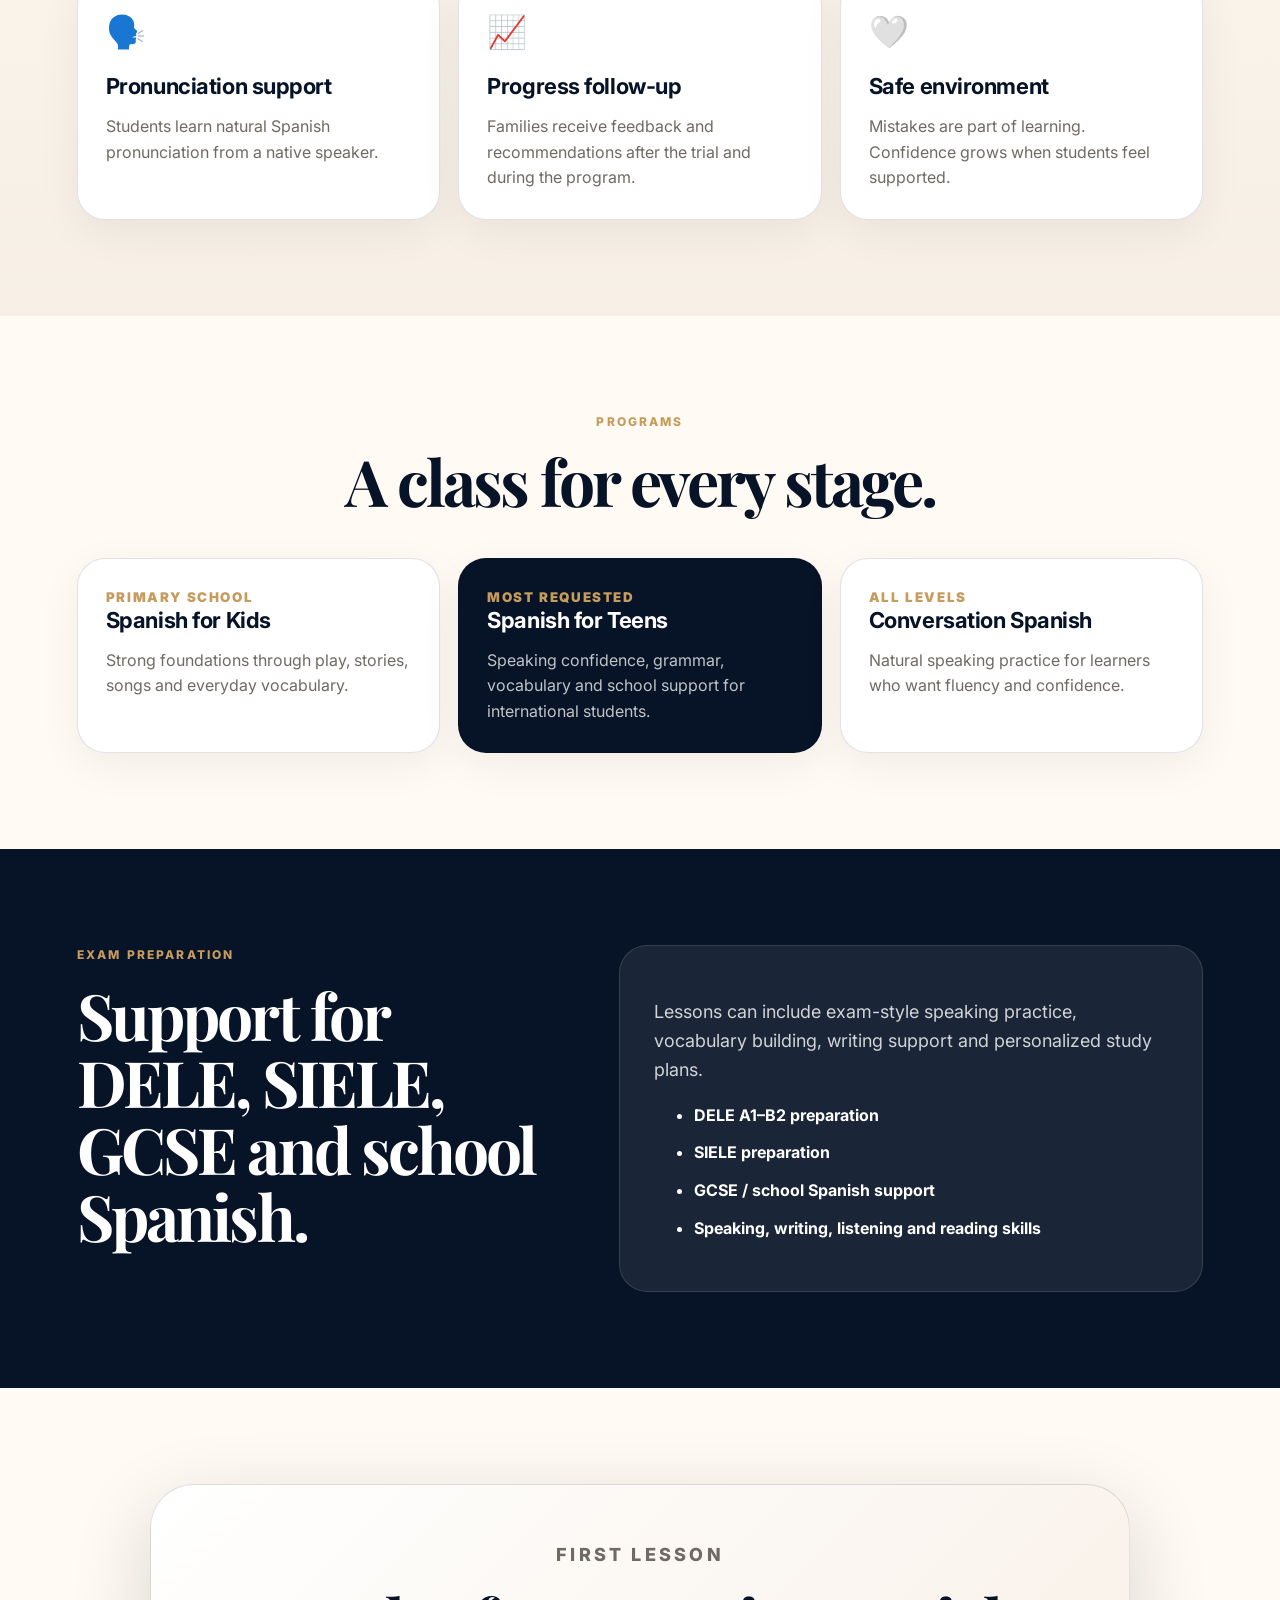
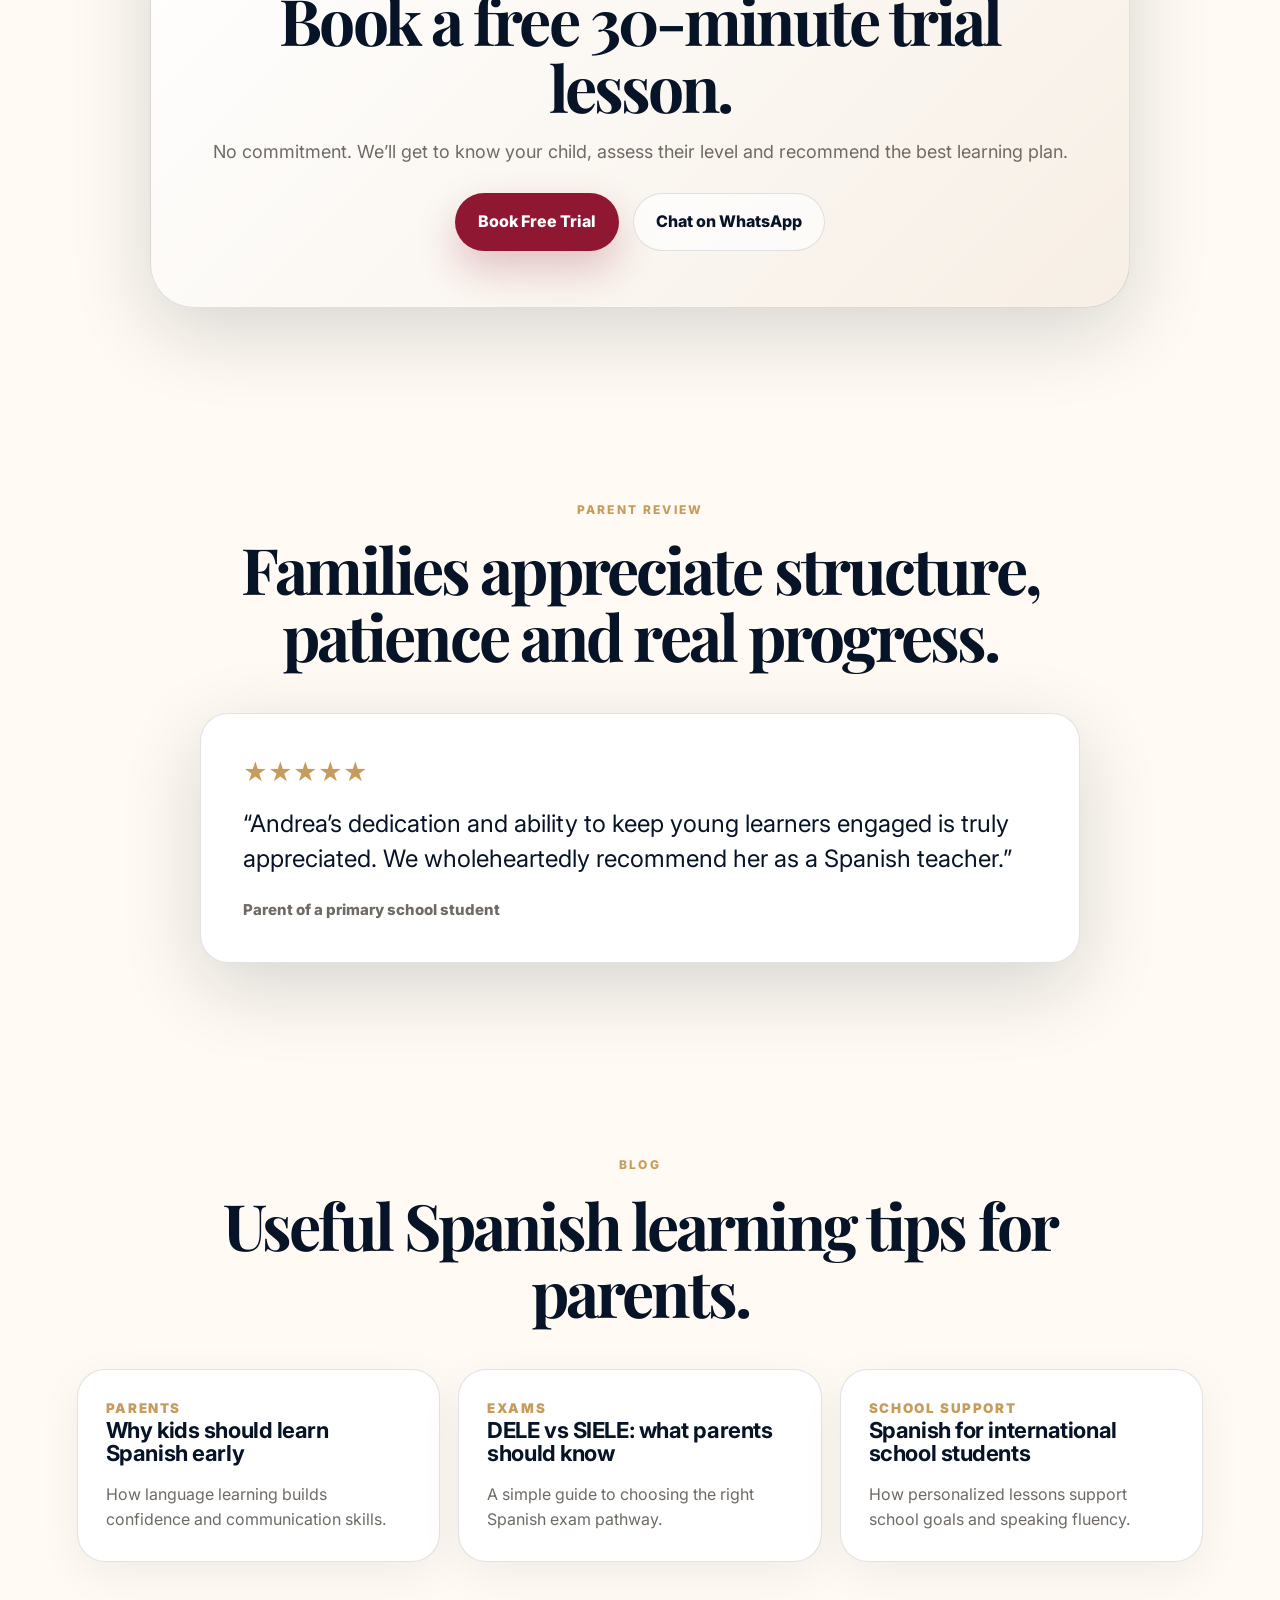
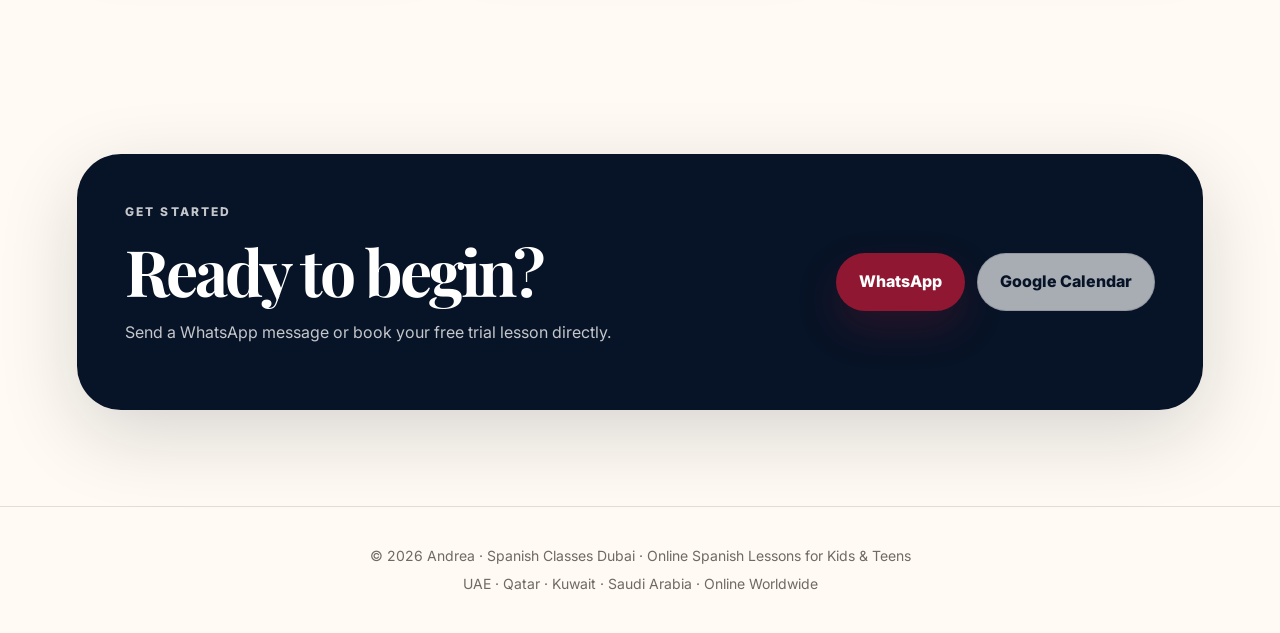
==== commit 4387caf1: "Update index.html" ====
--- a/index.html
+++ b/index.html
@@ -4,6 +4,15 @@
 <!DOCTYPE html>
 <html lang="en">
 <head>
+    <!-- Google tag (gtag.js) -->
+<script async src="https://www.googletagmanager.com/gtag/js?id=AW-18488445033"></script>
+<script>
+  window.dataLayer = window.dataLayer || [];
+  function gtag(){dataLayer.push(arguments);}
+  gtag('js', new Date());
+
+  gtag('config', 'AW-18488445033');
+</script>
   <meta charset="UTF-8" />
   <meta name="viewport" content="width=device-width, initial-scale=1.0" />
   <title>Spanish Classes Dubai | Online Spanish Lessons for Kids & Teens</title>
--- a/styles.css
+++ b/styles.css
@@ -78,6 +78,18 @@
 .review-card span{display:block;color:var(--gold);margin-bottom:16px}.review-card cite{display:block;margin-top:22px;font-size:15px;font-style:normal;color:var(--muted);font-weight:800}
 .blog-grid{grid-template-columns:repeat(3,1fr)}.blog-card{transition:transform .2s ease,box-shadow .2s ease}.blog-card:hover{transform:translateY(-6px);box-shadow:var(--shadow)}
 .contact-card{display:flex;align-items:center;justify-content:space-between;gap:28px;background:var(--navy);color:#fff;border-radius:44px;padding:48px;box-shadow:var(--shadow)}.contact-card h2{color:#fff}.contact-card p{color:rgba(255,255,255,.76)}.contact-actions{display:flex;gap:12px;flex-wrap:wrap}
+.hero-photo{
+    display:flex;
+    justify-content:center;
+    margin:40px 0 25px;
+}
+
+.hero-photo img{
+    width:100%;
+    max-width:420px;
+    border-radius:24px;
+    display:block;
+}
 .whatsapp-float{position:fixed;right:22px;bottom:22px;width:60px;height:60px;border-radius:50%;display:grid;place-items:center;background:#25D366;color:#fff;font-size:28px;box-shadow:0 16px 38px rgba(37,211,102,.35);z-index:30}
 .footer{padding:32px clamp(18px,6vw,88px);text-align:center;color:var(--muted);font-size:14px;border-top:1px solid var(--line)}.footer p{margin:6px 0}
 .reveal{opacity:0;transform:translateY(24px);transition:opacity .8s ease,transform .8s ease}.reveal.visible{opacity:1;transform:translateY(0)}.delay-1{transition-delay:.1s}.delay-2{transition-delay:.18s}
